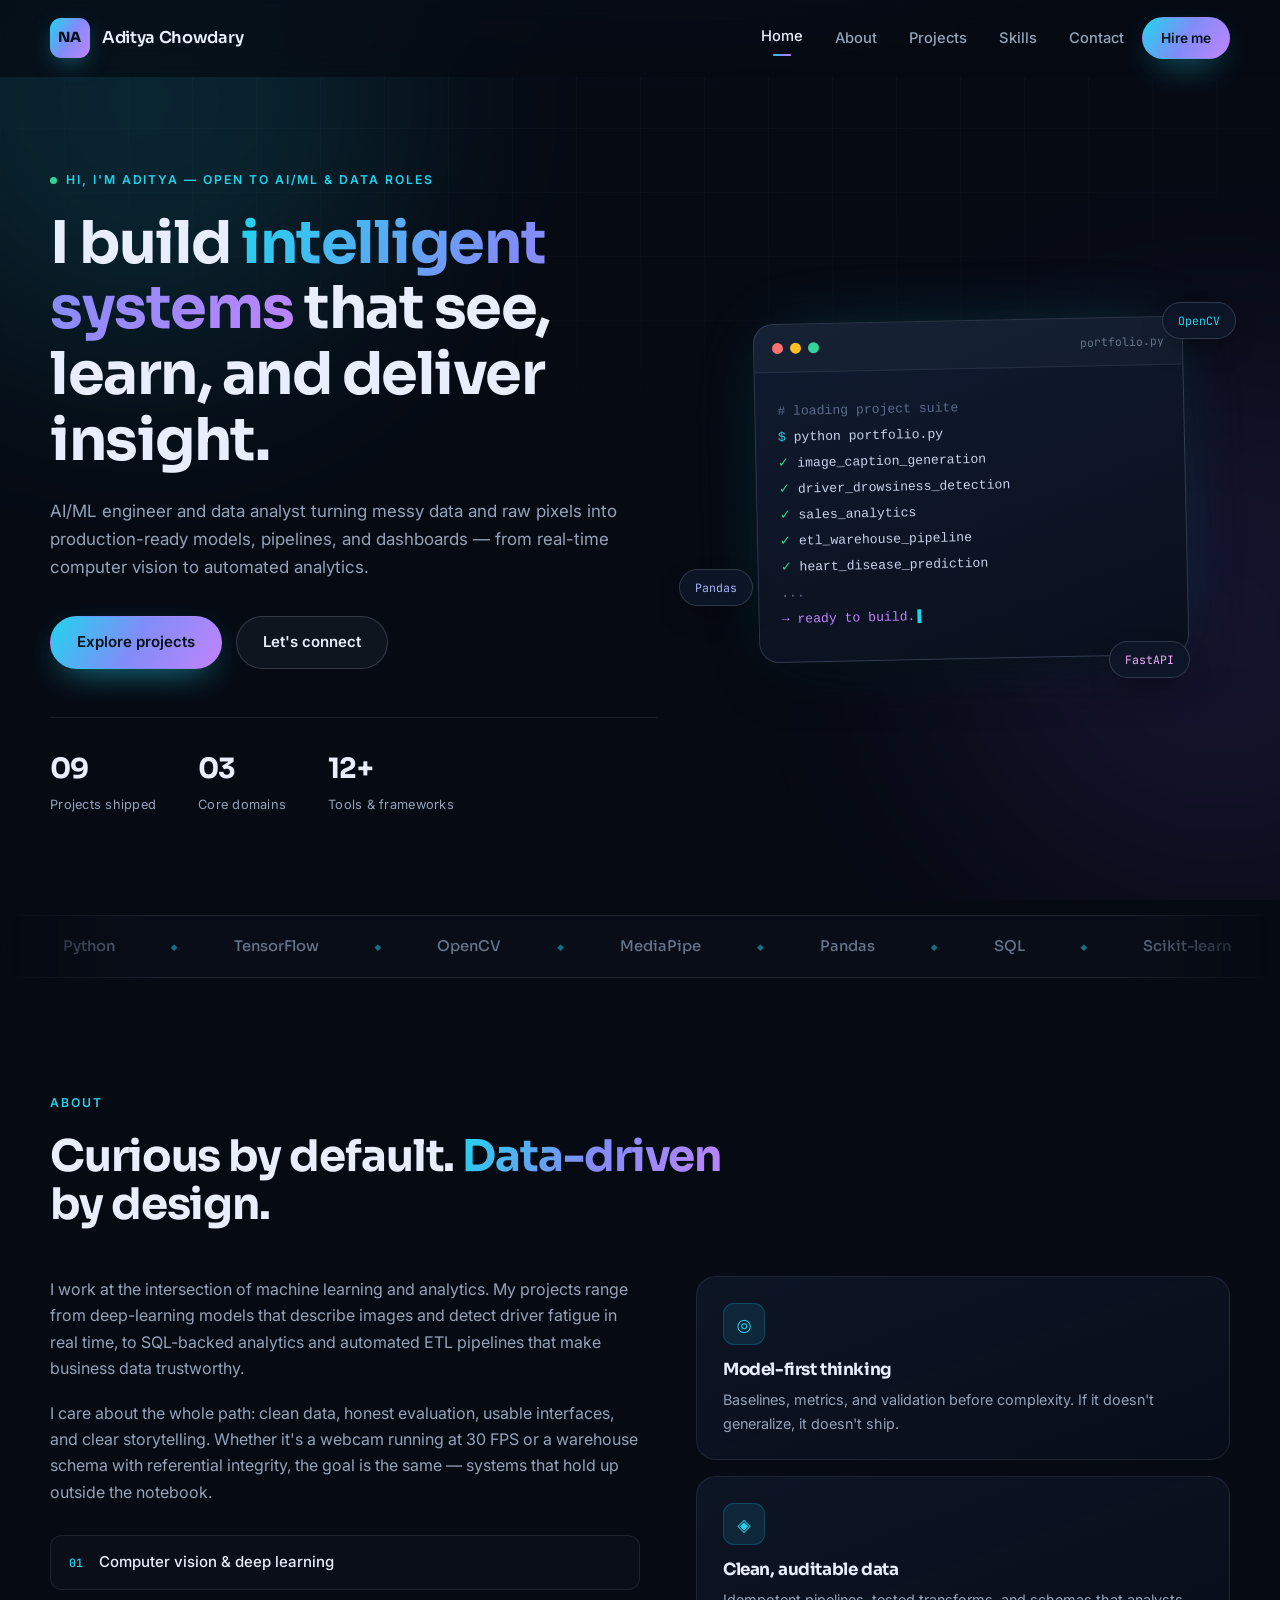
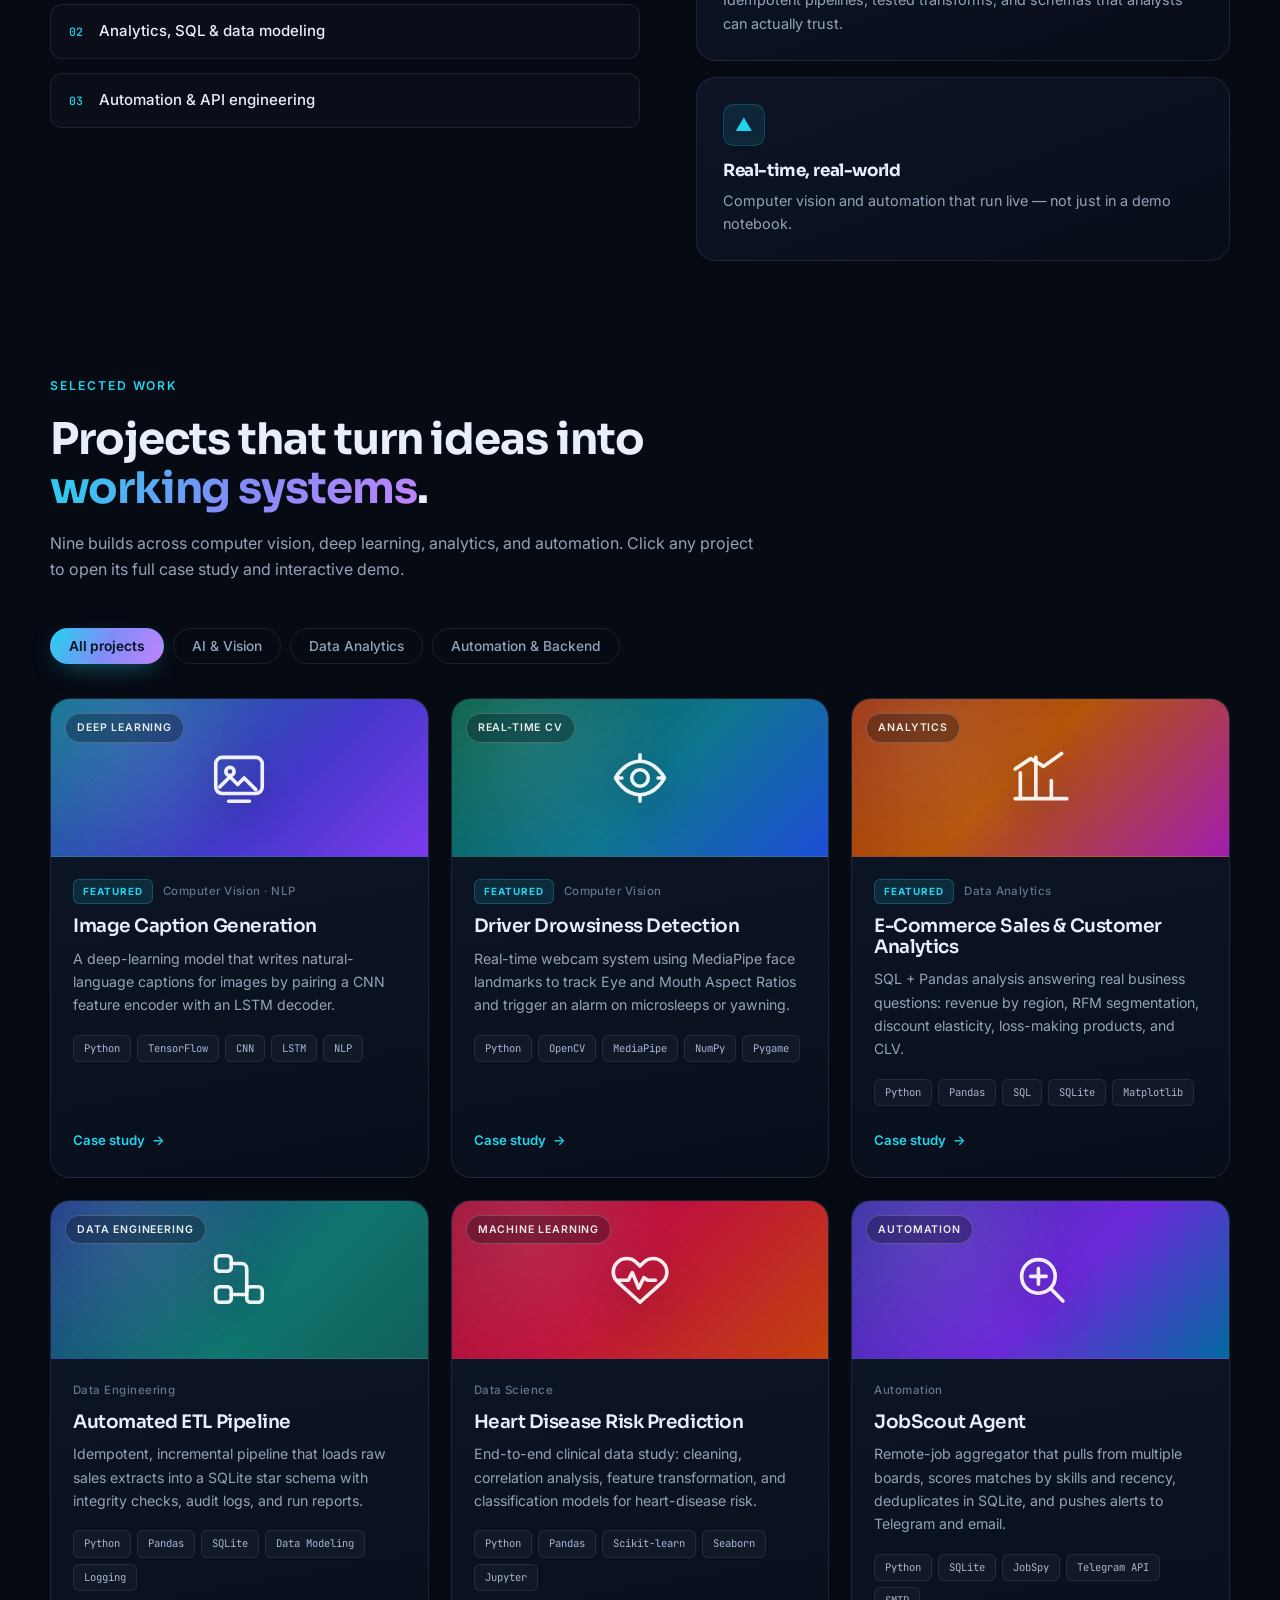
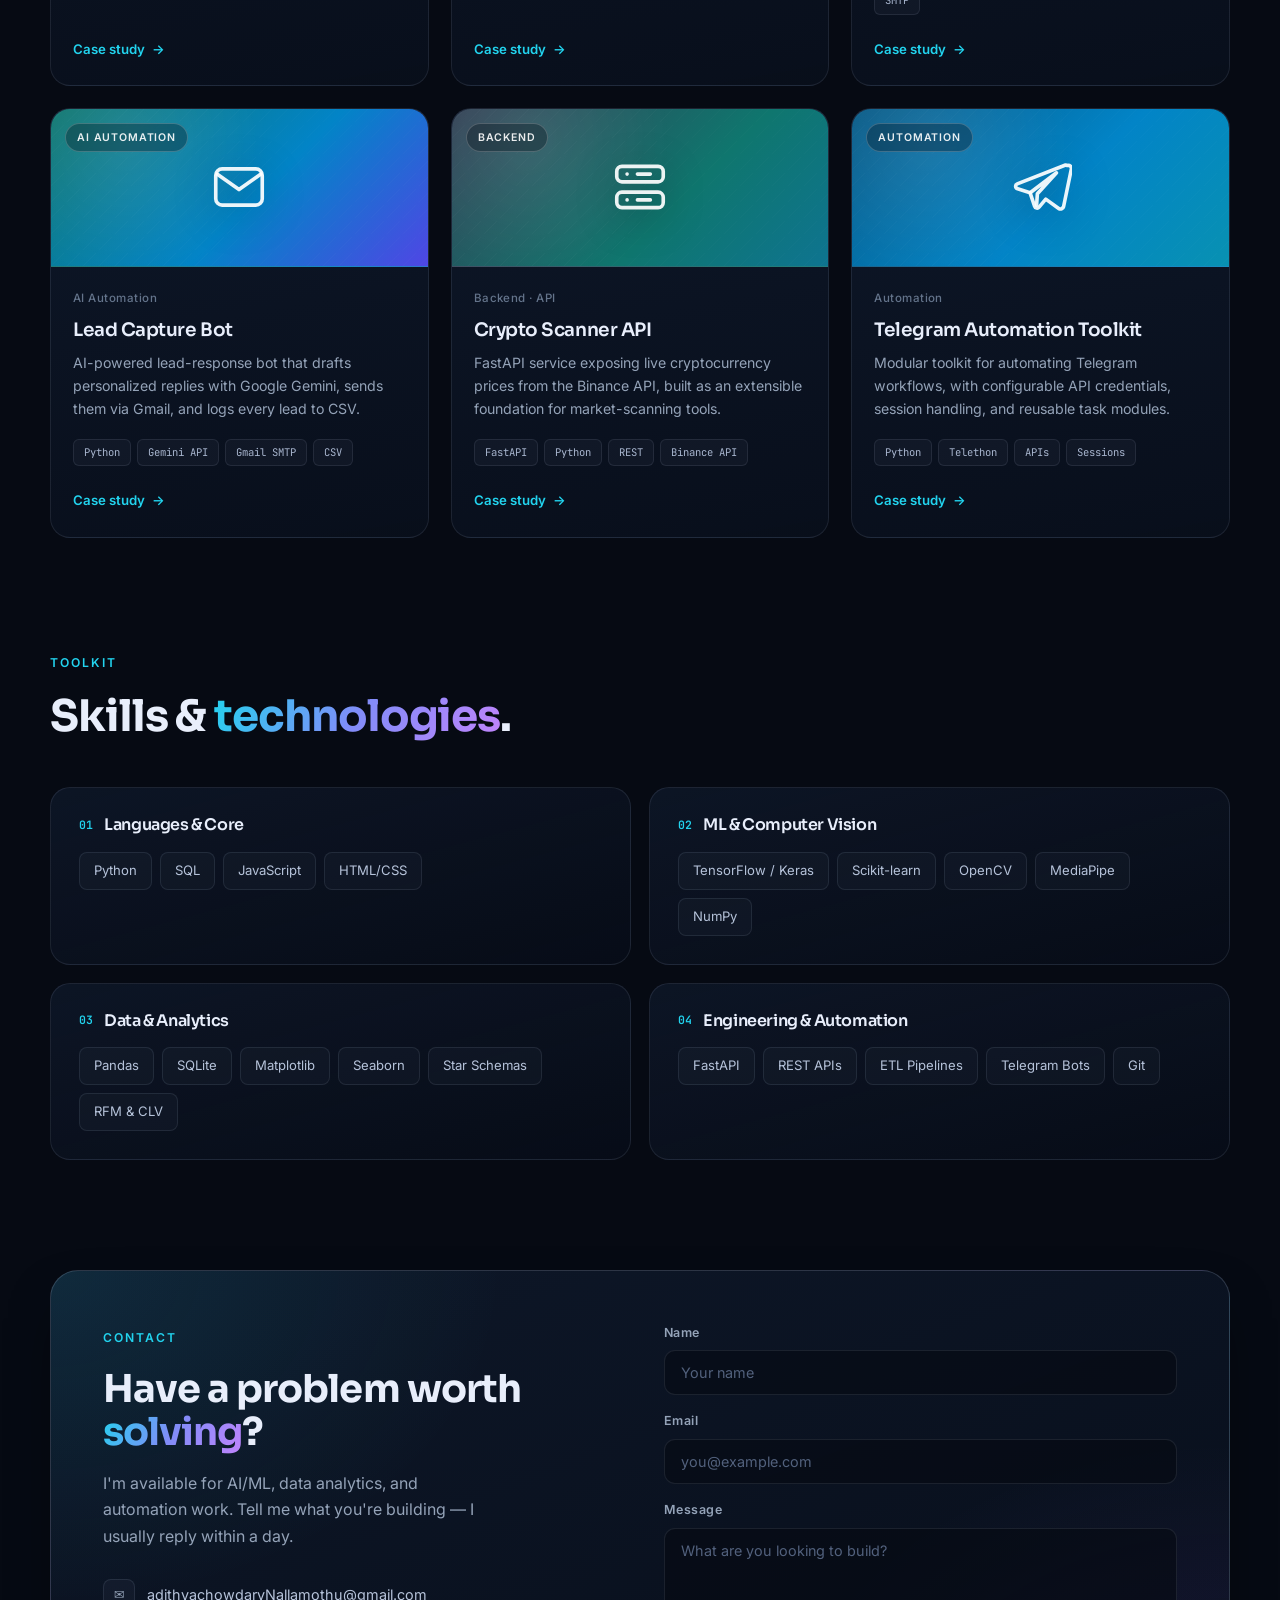
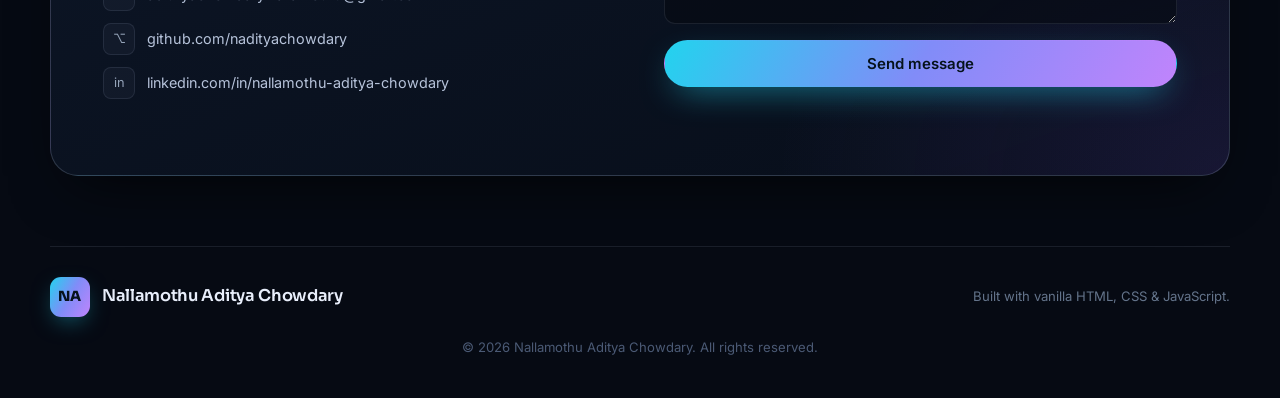
==== index.html @ f59f5c8d "Build portfolio with interactive project case studies" ====
<!DOCTYPE html>
<html lang="en">
<head>
  <meta charset="UTF-8" />
  <meta name="viewport" content="width=device-width, initial-scale=1.0" />
  <meta name="description" content="Portfolio of an AI/ML engineer and data analyst — computer vision, deep learning, data analytics, and automation projects." />
  <meta property="og:title" content="Nallamothu Aditya Chowdary — AI/ML &amp; Data Portfolio" />
  <meta property="og:description" content="Computer vision, deep learning, analytics, and automation projects." />
  <meta property="og:type" content="website" />
  <title>Nallamothu Aditya Chowdary — AI/ML &amp; Data Portfolio</title>
  <link rel="icon" type="image/svg+xml" href="favicon.svg" />
  <link rel="preconnect" href="https://fonts.googleapis.com" />
  <link rel="preconnect" href="https://fonts.gstatic.com" crossorigin />
  <link href="https://fonts.googleapis.com/css2?family=Inter:wght@400;500;600&family=Sora:wght@400;500;600;700;800&family=JetBrains+Mono:wght@400;500&display=swap" rel="stylesheet" />
  <link rel="stylesheet" href="styles.css" />
</head>
<body>
  <a class="skip-link" href="#main">Skip to content</a>

  <div class="site-bg" aria-hidden="true">
    <div class="orb orb--1"></div>
    <div class="orb orb--2"></div>
    <div class="grid-overlay"></div>
  </div>

  <header class="nav-wrap">
    <nav class="nav container" aria-label="Primary">
      <a href="#home" class="brand" aria-label="Home">
        <span class="brand-mark">NA</span>
        <span class="brand-text">Aditya Chowdary</span>
      </a>
      <button class="nav-toggle" aria-expanded="false" aria-controls="nav-menu" aria-label="Toggle navigation">
        <span></span><span></span><span></span>
      </button>
      <ul class="nav-links" id="nav-menu">
        <li><a href="#home" class="nav-link is-active">Home</a></li>
        <li><a href="#about" class="nav-link">About</a></li>
        <li><a href="#projects" class="nav-link">Projects</a></li>
        <li><a href="#skills" class="nav-link">Skills</a></li>
        <li><a href="#contact" class="nav-link">Contact</a></li>
        <li><a href="#contact" class="btn btn--small">Hire me</a></li>
      </ul>
    </nav>
  </header>

  <main id="main">
    <section class="hero container" id="home">
      <div class="hero-copy">
        <p class="eyebrow"><span class="pulse-dot"></span> Hi, I'm Aditya — open to AI/ML &amp; data roles</p>
        <h1>
          I build <span class="grad-text">intelligent systems</span> that see, learn, and deliver insight.
        </h1>
        <p class="hero-sub">
          AI/ML engineer and data analyst turning messy data and raw pixels into
          production-ready models, pipelines, and dashboards — from real-time
          computer vision to automated analytics.
        </p>
        <div class="hero-actions">
          <a href="#projects" class="btn">Explore projects</a>
          <a href="#contact" class="btn btn--ghost">Let's connect</a>
        </div>
        <dl class="hero-stats">
          <div><dt>09</dt><dd>Projects shipped</dd></div>
          <div><dt>03</dt><dd>Core domains</dd></div>
          <div><dt>12+</dt><dd>Tools &amp; frameworks</dd></div>
        </dl>
      </div>

      <div class="hero-visual" aria-hidden="true">
        <div class="terminal">
          <div class="terminal-bar">
            <span class="dot dot--red"></span>
            <span class="dot dot--yellow"></span>
            <span class="dot dot--green"></span>
            <span class="terminal-title">portfolio.py</span>
          </div>
          <pre class="terminal-body"><code><span class="t-comment"># loading project suite</span>
<span class="t-prompt">$</span> python portfolio.py
<span class="t-ok">✓</span> image_caption_generation
<span class="t-ok">✓</span> driver_drowsiness_detection
<span class="t-ok">✓</span> sales_analytics
<span class="t-ok">✓</span> etl_warehouse_pipeline
<span class="t-ok">✓</span> heart_disease_prediction
<span class="t-dim">...</span>
<span class="t-accent">→ ready to build.</span><span class="cursor">▌</span></code></pre>
        </div>
        <span class="float-chip chip--1">OpenCV</span>
        <span class="float-chip chip--2">Pandas</span>
        <span class="float-chip chip--3">FastAPI</span>
      </div>
    </section>

    <div class="marquee" aria-hidden="true">
      <div class="marquee-track">
        <span>Python</span><span>TensorFlow</span><span>OpenCV</span><span>MediaPipe</span><span>Pandas</span><span>SQL</span><span>Scikit-learn</span><span>FastAPI</span><span>Automation</span><span>Data Visualization</span>
        <span>Python</span><span>TensorFlow</span><span>OpenCV</span><span>MediaPipe</span><span>Pandas</span><span>SQL</span><span>Scikit-learn</span><span>FastAPI</span><span>Automation</span><span>Data Visualization</span>
      </div>
    </div>

    <section class="section container" id="about">
      <div class="section-head reveal">
        <p class="eyebrow">About</p>
        <h2>Curious by default. <span class="grad-text">Data-driven</span> by design.</h2>
      </div>
      <div class="about-grid">
        <div class="about-text reveal">
          <p>
            I work at the intersection of machine learning and analytics. My projects range
            from deep-learning models that describe images and detect driver fatigue in
            real time, to SQL-backed analytics and automated ETL pipelines that make
            business data trustworthy.
          </p>
          <p>
            I care about the whole path: clean data, honest evaluation, usable interfaces,
            and clear storytelling. Whether it's a webcam running at 30 FPS or a warehouse
            schema with referential integrity, the goal is the same — systems that hold up
            outside the notebook.
          </p>
          <ul class="about-list">
            <li><span>01</span> Computer vision &amp; deep learning</li>
            <li><span>02</span> Analytics, SQL &amp; data modeling</li>
            <li><span>03</span> Automation &amp; API engineering</li>
          </ul>
        </div>
        <div class="about-cards">
          <div class="info-card reveal">
            <span class="info-icon">◎</span>
            <h3>Model-first thinking</h3>
            <p>Baselines, metrics, and validation before complexity. If it doesn't generalize, it doesn't ship.</p>
          </div>
          <div class="info-card reveal">
            <span class="info-icon">◈</span>
            <h3>Clean, auditable data</h3>
            <p>Idempotent pipelines, tested transforms, and schemas that analysts can actually trust.</p>
          </div>
          <div class="info-card reveal">
            <span class="info-icon">▲</span>
            <h3>Real-time, real-world</h3>
            <p>Computer vision and automation that run live — not just in a demo notebook.</p>
          </div>
        </div>
      </div>
    </section>

    <section class="section container" id="projects">
      <div class="section-head reveal">
        <p class="eyebrow">Selected work</p>
        <h2>Projects that turn ideas into <span class="grad-text">working systems</span>.</h2>
        <p class="section-sub">Nine builds across computer vision, deep learning, analytics, and automation. Click any project to open its full case study and interactive demo.</p>
      </div>

      <div class="filters reveal" role="group" aria-label="Filter projects">
        <button class="filter is-active" data-filter="all">All projects</button>
        <button class="filter" data-filter="ai">AI &amp; Vision</button>
        <button class="filter" data-filter="data">Data Analytics</button>
        <button class="filter" data-filter="automation">Automation &amp; Backend</button>
      </div>

      <div class="projects-grid">
        <article class="project-card reveal" data-category="ai">
          <a class="cover cover--caption" href="project.html?id=caption" aria-label="Open Image Caption Generation project">
            <span class="cover-tag">Deep Learning</span>
            <svg viewBox="0 0 24 24" fill="none" stroke="currentColor" stroke-width="1.4" stroke-linecap="round" stroke-linejoin="round">
              <rect x="3" y="4" width="18" height="14" rx="2.5" />
              <circle cx="8.5" cy="9.5" r="1.6" />
              <path d="M4.5 15.5l4-4 3 3 2.5-2.5 4.5 4.5" />
              <path d="M8 21h8" />
            </svg>
          </a>
          <div class="project-body">
            <div class="project-meta"><span class="badge">Featured</span><span class="project-type">Computer Vision · NLP</span></div>
            <h3><a class="project-title-link" href="project.html?id=caption">Image Caption Generation</a></h3>
            <p>A deep-learning model that writes natural-language captions for images by pairing a CNN feature encoder with an LSTM decoder.</p>
            <ul class="tags">
              <li>Python</li><li>TensorFlow</li><li>CNN</li><li>LSTM</li><li>NLP</li>
            </ul>
            <div class="project-links">
              <a href="project.html?id=caption" class="link-ghost" aria-label="Image Caption Generation case study">Case study <span>→</span></a>
            </div>
          </div>
        </article>

        <article class="project-card reveal" data-category="ai">
          <a class="cover cover--drowsy" href="project.html?id=drowsiness" aria-label="Open Driver Drowsiness Detection project">
            <span class="cover-tag">Real-time CV</span>
            <svg viewBox="0 0 24 24" fill="none" stroke="currentColor" stroke-width="1.4" stroke-linecap="round" stroke-linejoin="round">
              <path d="M2.5 12s3.4-6.5 9.5-6.5S21.5 12 21.5 12s-3.4 6.5-9.5 6.5S2.5 12 2.5 12z" />
              <circle cx="12" cy="12" r="3.2" />
              <path d="M12 3v2M12 19v2M3 12h2M19 12h2" />
            </svg>
          </a>
          <div class="project-body">
            <div class="project-meta"><span class="badge">Featured</span><span class="project-type">Computer Vision</span></div>
            <h3><a class="project-title-link" href="project.html?id=drowsiness">Driver Drowsiness Detection</a></h3>
            <p>Real-time webcam system using MediaPipe face landmarks to track Eye and Mouth Aspect Ratios and trigger an alarm on microsleeps or yawning.</p>
            <ul class="tags">
              <li>Python</li><li>OpenCV</li><li>MediaPipe</li><li>NumPy</li><li>Pygame</li>
            </ul>
            <div class="project-links">
              <a href="project.html?id=drowsiness" class="link-ghost" aria-label="Driver Drowsiness Detection case study">Case study <span>→</span></a>
            </div>
          </div>
        </article>

        <article class="project-card reveal" data-category="data">
          <a class="cover cover--sales" href="project.html?id=sales" aria-label="Open E-Commerce Sales &amp; Customer Analytics project">
            <span class="cover-tag">Analytics</span>
            <svg viewBox="0 0 24 24" fill="none" stroke="currentColor" stroke-width="1.4" stroke-linecap="round" stroke-linejoin="round">
              <path d="M4 20V10M10 20V4M16 20v-7M22 20H2" />
              <path d="M2 8.5l6-4 5 3 7-5" />
            </svg>
          </a>
          <div class="project-body">
            <div class="project-meta"><span class="badge">Featured</span><span class="project-type">Data Analytics</span></div>
            <h3><a class="project-title-link" href="project.html?id=sales">E-Commerce Sales &amp; Customer Analytics</a></h3>
            <p>SQL + Pandas analysis answering real business questions: revenue by region, RFM segmentation, discount elasticity, loss-making products, and CLV.</p>
            <ul class="tags">
              <li>Python</li><li>Pandas</li><li>SQL</li><li>SQLite</li><li>Matplotlib</li>
            </ul>
            <div class="project-links">
              <a href="project.html?id=sales" class="link-ghost" aria-label="E-Commerce Sales Analytics case study">Case study <span>→</span></a>
            </div>
          </div>
        </article>

        <article class="project-card reveal" data-category="data">
          <a class="cover cover--etl" href="project.html?id=etl" aria-label="Open Automated ETL Pipeline project">
            <span class="cover-tag">Data Engineering</span>
            <svg viewBox="0 0 24 24" fill="none" stroke="currentColor" stroke-width="1.4" stroke-linecap="round" stroke-linejoin="round">
              <rect x="3" y="3" width="6" height="6" rx="1.5" />
              <rect x="15" y="15" width="6" height="6" rx="1.5" />
              <rect x="3" y="15" width="6" height="6" rx="1.5" />
              <path d="M9 6h4a2 2 0 012 2v9M9 18h6" />
            </svg>
          </a>
          <div class="project-body">
            <div class="project-meta"><span class="project-type">Data Engineering</span></div>
            <h3><a class="project-title-link" href="project.html?id=etl">Automated ETL Pipeline</a></h3>
            <p>Idempotent, incremental pipeline that loads raw sales extracts into a SQLite star schema with integrity checks, audit logs, and run reports.</p>
            <ul class="tags">
              <li>Python</li><li>Pandas</li><li>SQLite</li><li>Data Modeling</li><li>Logging</li>
            </ul>
            <div class="project-links">
              <a href="project.html?id=etl" class="link-ghost" aria-label="Automated ETL Pipeline case study">Case study <span>→</span></a>
            </div>
          </div>
        </article>

        <article class="project-card reveal" data-category="data">
          <a class="cover cover--heart" href="project.html?id=heart" aria-label="Open Heart Disease Risk Prediction project">
            <span class="cover-tag">Machine Learning</span>
            <svg viewBox="0 0 24 24" fill="none" stroke="currentColor" stroke-width="1.4" stroke-linecap="round" stroke-linejoin="round">
              <path d="M20.8 5.6a5.2 5.2 0 00-7.4 0L12 7l-1.4-1.4a5.2 5.2 0 00-7.4 7.4L12 21l8.8-7.9a5.2 5.2 0 000-7.5z" />
              <path d="M3.5 12.5h4l1.5-3 2.5 6 2-4 1.5 1h3" />
            </svg>
          </a>
          <div class="project-body">
            <div class="project-meta"><span class="project-type">Data Science</span></div>
            <h3><a class="project-title-link" href="project.html?id=heart">Heart Disease Risk Prediction</a></h3>
            <p>End-to-end clinical data study: cleaning, correlation analysis, feature transformation, and classification models for heart-disease risk.</p>
            <ul class="tags">
              <li>Python</li><li>Pandas</li><li>Scikit-learn</li><li>Seaborn</li><li>Jupyter</li>
            </ul>
            <div class="project-links">
              <a href="project.html?id=heart" class="link-ghost" aria-label="Heart Disease Prediction case study">Case study <span>→</span></a>
            </div>
          </div>
        </article>

        <article class="project-card reveal" data-category="automation">
          <a class="cover cover--jobs" href="project.html?id=jobs" aria-label="Open JobScout Agent project">
            <span class="cover-tag">Automation</span>
            <svg viewBox="0 0 24 24" fill="none" stroke="currentColor" stroke-width="1.4" stroke-linecap="round" stroke-linejoin="round">
              <circle cx="11" cy="11" r="6.5" />
              <path d="M20.5 20.5L16 16" />
              <path d="M8 11h6M11 8v6" />
            </svg>
          </a>
          <div class="project-body">
            <div class="project-meta"><span class="project-type">Automation</span></div>
            <h3><a class="project-title-link" href="project.html?id=jobs">JobScout Agent</a></h3>
            <p>Remote-job aggregator that pulls from multiple boards, scores matches by skills and recency, deduplicates in SQLite, and pushes alerts to Telegram and email.</p>
            <ul class="tags">
              <li>Python</li><li>SQLite</li><li>JobSpy</li><li>Telegram API</li><li>SMTP</li>
            </ul>
            <div class="project-links">
              <a href="project.html?id=jobs" class="link-ghost" aria-label="JobScout Agent case study">Case study <span>→</span></a>
            </div>
          </div>
        </article>

        <article class="project-card reveal" data-category="automation">
          <a class="cover cover--lead" href="project.html?id=lead" aria-label="Open Lead Capture Bot project">
            <span class="cover-tag">AI Automation</span>
            <svg viewBox="0 0 24 24" fill="none" stroke="currentColor" stroke-width="1.4" stroke-linecap="round" stroke-linejoin="round">
              <rect x="3" y="5" width="18" height="14" rx="2.5" />
              <path d="M3.5 7l8.5 6 8.5-6" />
            </svg>
          </a>
          <div class="project-body">
            <div class="project-meta"><span class="project-type">AI Automation</span></div>
            <h3><a class="project-title-link" href="project.html?id=lead">Lead Capture Bot</a></h3>
            <p>AI-powered lead-response bot that drafts personalized replies with Google Gemini, sends them via Gmail, and logs every lead to CSV.</p>
            <ul class="tags">
              <li>Python</li><li>Gemini API</li><li>Gmail SMTP</li><li>CSV</li>
            </ul>
            <div class="project-links">
              <a href="project.html?id=lead" class="link-ghost" aria-label="Lead Capture Bot case study">Case study <span>→</span></a>
            </div>
          </div>
        </article>

        <article class="project-card reveal" data-category="automation">
          <a class="cover cover--api" href="project.html?id=crypto" aria-label="Open Crypto Scanner API project">
            <span class="cover-tag">Backend</span>
            <svg viewBox="0 0 24 24" fill="none" stroke="currentColor" stroke-width="1.4" stroke-linecap="round" stroke-linejoin="round">
              <rect x="3" y="4" width="18" height="6" rx="2" />
              <rect x="3" y="14" width="18" height="6" rx="2" />
              <path d="M7 7h.01M7 17h.01M11 7h5M11 17h5" />
            </svg>
          </a>
          <div class="project-body">
            <div class="project-meta"><span class="project-type">Backend · API</span></div>
            <h3><a class="project-title-link" href="project.html?id=crypto">Crypto Scanner API</a></h3>
            <p>FastAPI service exposing live cryptocurrency prices from the Binance API, built as an extensible foundation for market-scanning tools.</p>
            <ul class="tags">
              <li>FastAPI</li><li>Python</li><li>REST</li><li>Binance API</li>
            </ul>
            <div class="project-links">
              <a href="project.html?id=crypto" class="link-ghost" aria-label="Crypto Scanner API case study">Case study <span>→</span></a>
            </div>
          </div>
        </article>

        <article class="project-card reveal" data-category="automation">
          <a class="cover cover--telegram" href="project.html?id=telegram" aria-label="Open Telegram Automation Toolkit project">
            <span class="cover-tag">Automation</span>
            <svg viewBox="0 0 24 24" fill="none" stroke="currentColor" stroke-width="1.4" stroke-linecap="round" stroke-linejoin="round">
              <path d="M21.5 3.5L2.8 10.8c-.9.35-.8 1.6.15 1.9l4.8 1.5 1.8 5.3c.25.75 1.2.9 1.7.3l2.6-3.1 5 3.6c.7.5 1.7.1 1.9-.75l3-14.5c.2-.9-.7-1.65-1.55-1.35z" />
              <path d="M7.8 14.2L18 6.5l-7.4 8.1-.3 4.4" />
            </svg>
          </a>
          <div class="project-body">
            <div class="project-meta"><span class="project-type">Automation</span></div>
            <h3><a class="project-title-link" href="project.html?id=telegram">Telegram Automation Toolkit</a></h3>
            <p>Modular toolkit for automating Telegram workflows, with configurable API credentials, session handling, and reusable task modules.</p>
            <ul class="tags">
              <li>Python</li><li>Telethon</li><li>APIs</li><li>Sessions</li>
            </ul>
            <div class="project-links">
              <a href="project.html?id=telegram" class="link-ghost" aria-label="Telegram Automation Toolkit case study">Case study <span>→</span></a>
            </div>
          </div>
        </article>
      </div>
    </section>

    <section class="section container" id="skills">
      <div class="section-head reveal">
        <p class="eyebrow">Toolkit</p>
        <h2>Skills &amp; <span class="grad-text">technologies</span>.</h2>
      </div>
      <div class="skills-grid">
        <div class="skill-card reveal">
          <h3><span>01</span> Languages &amp; Core</h3>
          <ul class="chips"><li>Python</li><li>SQL</li><li>JavaScript</li><li>HTML/CSS</li></ul>
        </div>
        <div class="skill-card reveal">
          <h3><span>02</span> ML &amp; Computer Vision</h3>
          <ul class="chips"><li>TensorFlow / Keras</li><li>Scikit-learn</li><li>OpenCV</li><li>MediaPipe</li><li>NumPy</li></ul>
        </div>
        <div class="skill-card reveal">
          <h3><span>03</span> Data &amp; Analytics</h3>
          <ul class="chips"><li>Pandas</li><li>SQLite</li><li>Matplotlib</li><li>Seaborn</li><li>Star Schemas</li><li>RFM &amp; CLV</li></ul>
        </div>
        <div class="skill-card reveal">
          <h3><span>04</span> Engineering &amp; Automation</h3>
          <ul class="chips"><li>FastAPI</li><li>REST APIs</li><li>ETL Pipelines</li><li>Telegram Bots</li><li>Git</li></ul>
        </div>
      </div>
    </section>

    <section class="section container" id="contact">
      <div class="contact-card reveal">
        <div class="contact-copy">
          <p class="eyebrow">Contact</p>
          <h2>Have a problem worth <span class="grad-text">solving</span>?</h2>
          <p>I'm available for AI/ML, data analytics, and automation work. Tell me what you're building — I usually reply within a day.</p>
          <ul class="contact-links">
            <li><a href="mailto:adithyachowdaryNallamothu@gmail.com"><span>✉</span> adithyachowdaryNallamothu@gmail.com</a></li>
            <li><a href="https://github.com/nadityachowdary" target="_blank" rel="noopener"><span>⌥</span> github.com/nadityachowdary</a></li>
            <li><a href="https://www.linkedin.com/in/nallamothu-aditya-chowdary/943514239" target="_blank" rel="noopener"><span>in</span> linkedin.com/in/nallamothu-aditya-chowdary</a></li>
          </ul>
        </div>
        <form class="contact-form" action="#" method="post" aria-label="Contact form">
          <div class="field">
            <label for="name">Name</label>
            <input id="name" name="name" type="text" placeholder="Your name" required />
          </div>
          <div class="field">
            <label for="email">Email</label>
            <input id="email" name="email" type="email" placeholder="you@example.com" required />
          </div>
          <div class="field">
            <label for="message">Message</label>
            <textarea id="message" name="message" rows="4" placeholder="What are you looking to build?" required></textarea>
          </div>
          <button type="submit" class="btn btn--full">Send message</button>
          <p class="form-note" role="status" aria-live="polite"></p>
        </form>
      </div>
    </section>
  </main>

  <footer class="footer container">
    <div class="footer-inner">
      <a href="#home" class="brand"><span class="brand-mark">NA</span><span class="brand-text">Nallamothu Aditya Chowdary</span></a>
      <p>Built with vanilla HTML, CSS &amp; JavaScript.</p>
      <p class="copyright">© <span id="year">2026</span> Nallamothu Aditya Chowdary. All rights reserved.</p>
    </div>
  </footer>

  <script src="script.js"></script>
</body>
</html>
---- styles.css ----
:root {
  --bg: #060a13;
  --bg-soft: #0b1222;
  --card: #0e1728;
  --card-hover: #121d33;
  --line: rgba(148, 163, 184, 0.14);
  --line-strong: rgba(148, 163, 184, 0.26);
  --text: #e8eefb;
  --muted: #94a3b8;
  --muted-2: #64748b;
  --cyan: #22d3ee;
  --violet: #8b5cf6;
  --pink: #f472b6;
  --green: #34d399;
  --gradient: linear-gradient(120deg, #22d3ee 0%, #818cf8 50%, #c084fc 100%);
  --radius: 20px;
  --radius-sm: 12px;
  --font-display: "Sora", system-ui, sans-serif;
  --font-body: "Inter", system-ui, sans-serif;
  --font-mono: "JetBrains Mono", ui-monospace, monospace;
  --shadow: 0 24px 60px -24px rgba(0, 0, 0, 0.8);
  --max: 1180px;
}

*,
*::before,
*::after { box-sizing: border-box; }

html { scroll-behavior: smooth; }

@media (prefers-reduced-motion: reduce) {
  html { scroll-behavior: auto; }
  *, *::before, *::after {
    animation-duration: 0.001ms !important;
    animation-iteration-count: 1 !important;
    transition-duration: 0.001ms !important;
  }
}

body {
  margin: 0;
  font-family: var(--font-body);
  background: var(--bg);
  color: var(--text);
  line-height: 1.65;
  -webkit-font-smoothing: antialiased;
  overflow-x: hidden;
}

h1, h2, h3, h4 {
  font-family: var(--font-display);
  line-height: 1.12;
  letter-spacing: -0.025em;
  margin: 0;
}

p { margin: 0; }

a { color: inherit; text-decoration: none; }

ul { margin: 0; padding: 0; list-style: none; }

img, svg { display: block; max-width: 100%; }

::selection { background: rgba(34, 211, 238, 0.28); color: #fff; }

:focus-visible {
  outline: 2px solid var(--cyan);
  outline-offset: 3px;
  border-radius: 6px;
}

.skip-link {
  position: absolute;
  top: -60px;
  left: 16px;
  z-index: 200;
  background: var(--cyan);
  color: #04121a;
  font-weight: 600;
  padding: 10px 18px;
  border-radius: 0 0 10px 10px;
  transition: top 0.2s ease;
}
.skip-link:focus { top: 0; }

.container {
  width: min(100% - 48px, var(--max));
  margin-inline: auto;
}

.site-bg {
  position: fixed;
  inset: 0;
  z-index: -1;
  overflow: hidden;
  background:
    radial-gradient(ellipse 80% 50% at 50% -20%, rgba(59, 130, 246, 0.16), transparent 60%),
    var(--bg);
}

.orb {
  position: absolute;
  border-radius: 50%;
  filter: blur(110px);
  opacity: 0.5;
}
.orb--1 {
  width: 520px; height: 520px;
  top: -160px; left: -120px;
  background: rgba(34, 211, 238, 0.28);
}
.orb--2 {
  width: 560px; height: 560px;
  top: 38%; right: -220px;
  background: rgba(139, 92, 246, 0.22);
}

.grid-overlay {
  position: absolute;
  inset: 0;
  background-image:
    linear-gradient(rgba(148, 163, 184, 0.045) 1px, transparent 1px),
    linear-gradient(90deg, rgba(148, 163, 184, 0.045) 1px, transparent 1px);
  background-size: 64px 64px;
  mask-image: radial-gradient(ellipse 90% 70% at 50% 0%, #000 20%, transparent 80%);
  -webkit-mask-image: radial-gradient(ellipse 90% 70% at 50% 0%, #000 20%, transparent 80%);
}

/* Navigation */
.nav-wrap {
  position: sticky;
  top: 0;
  z-index: 100;
  backdrop-filter: blur(14px);
  -webkit-backdrop-filter: blur(14px);
  background: rgba(6, 10, 19, 0.72);
  border-bottom: 1px solid transparent;
  transition: border-color 0.3s ease, background 0.3s ease;
}
.nav-wrap.is-scrolled {
  border-bottom-color: var(--line);
  background: rgba(6, 10, 19, 0.9);
}

.nav {
  display: flex;
  align-items: center;
  justify-content: space-between;
  gap: 24px;
  height: 76px;
}

.brand {
  display: inline-flex;
  align-items: center;
  gap: 12px;
  font-family: var(--font-display);
  font-weight: 600;
  letter-spacing: -0.02em;
}
.brand-mark {
  display: grid;
  place-items: center;
  width: 40px;
  height: 40px;
  border-radius: 11px;
  background: var(--gradient);
  color: #06121c;
  font-weight: 800;
  font-size: 14px;
  letter-spacing: 0.02em;
  box-shadow: 0 8px 24px -8px rgba(34, 211, 238, 0.6);
}
.brand-text { font-size: 1.02rem; }

.nav-links {
  display: flex;
  align-items: center;
  gap: 4px;
}

.nav-link {
  display: inline-block;
  padding: 9px 14px;
  font-size: 0.92rem;
  font-weight: 500;
  color: var(--muted);
  border-radius: 9px;
  transition: color 0.2s ease, background 0.2s ease;
}
.nav-link:hover { color: var(--text); background: rgba(148, 163, 184, 0.08); }
.nav-link.is-active { color: var(--text); }
.nav-link.is-active::after {
  content: "";
  display: block;
  width: 18px;
  height: 2px;
  margin: 5px auto -4px;
  border-radius: 2px;
  background: var(--gradient);
}

.nav-toggle {
  display: none;
  flex-direction: column;
  justify-content: center;
  gap: 5px;
  width: 44px;
  height: 44px;
  padding: 0 11px;
  background: transparent;
  border: 1px solid var(--line);
  border-radius: 11px;
  cursor: pointer;
}
.nav-toggle span {
  height: 2px;
  width: 100%;
  background: var(--text);
  border-radius: 2px;
  transition: transform 0.3s ease, opacity 0.3s ease;
}
.nav-toggle[aria-expanded="true"] span:nth-child(1) { transform: translateY(7px) rotate(45deg); }
.nav-toggle[aria-expanded="true"] span:nth-child(2) { opacity: 0; }
.nav-toggle[aria-expanded="true"] span:nth-child(3) { transform: translateY(-7px) rotate(-45deg); }

/* Buttons */
.btn {
  display: inline-flex;
  align-items: center;
  justify-content: center;
  gap: 8px;
  padding: 13px 26px;
  border: 1px solid transparent;
  border-radius: 999px;
  background: var(--gradient);
  color: #05121b;
  font-family: var(--font-body);
  font-size: 0.94rem;
  font-weight: 600;
  cursor: pointer;
  transition: transform 0.2s ease, box-shadow 0.3s ease, filter 0.2s ease;
  box-shadow: 0 12px 34px -12px rgba(34, 211, 238, 0.65);
}
.btn:hover {
  transform: translateY(-2px);
  filter: brightness(1.07);
  box-shadow: 0 18px 42px -14px rgba(129, 140, 248, 0.7);
}
.btn:active { transform: translateY(0); }

.btn--ghost {
  background: rgba(148, 163, 184, 0.07);
  border-color: var(--line-strong);
  color: var(--text);
  box-shadow: none;
}
.btn--ghost:hover {
  background: rgba(148, 163, 184, 0.13);
  box-shadow: none;
}
.btn--small { padding: 9px 18px; font-size: 0.86rem; }
.btn--full { width: 100%; }

/* Hero */
.hero {
  display: grid;
  grid-template-columns: 1.08fr 0.92fr;
  align-items: center;
  gap: 56px;
  padding: 88px 0 100px;
  min-height: calc(100vh - 76px);
}

.eyebrow {
  display: inline-flex;
  align-items: center;
  gap: 9px;
  margin-bottom: 20px;
  font-size: 0.76rem;
  font-weight: 600;
  letter-spacing: 0.16em;
  text-transform: uppercase;
  color: var(--cyan);
}
.pulse-dot {
  width: 7px;
  height: 7px;
  border-radius: 50%;
  background: var(--green);
  box-shadow: 0 0 0 0 rgba(52, 211, 153, 0.6);
  animation: pulse 2.2s infinite;
}
@keyframes pulse {
  0% { box-shadow: 0 0 0 0 rgba(52, 211, 153, 0.55); }
  70% { box-shadow: 0 0 0 9px rgba(52, 211, 153, 0); }
  100% { box-shadow: 0 0 0 0 rgba(52, 211, 153, 0); }
}

.hero h1 {
  font-size: clamp(2.4rem, 4.6vw, 4.05rem);
  font-weight: 700;
  max-width: 16ch;
}

.grad-text {
  background: var(--gradient);
  -webkit-background-clip: text;
  background-clip: text;
  color: transparent;
}

.hero-sub {
  margin-top: 24px;
  max-width: 52ch;
  color: var(--muted);
  font-size: 1.06rem;
}

.hero-actions {
  display: flex;
  flex-wrap: wrap;
  gap: 14px;
  margin-top: 34px;
}

.hero-stats {
  display: flex;
  gap: 42px;
  margin: 48px 0 0;
  padding-top: 28px;
  border-top: 1px solid var(--line);
}
.hero-stats div { display: flex; flex-direction: column; gap: 2px; }
.hero-stats dt {
  font-family: var(--font-display);
  font-size: 1.75rem;
  font-weight: 700;
  letter-spacing: -0.03em;
}
.hero-stats dd {
  margin: 0;
  font-size: 0.8rem;
  color: var(--muted);
  letter-spacing: 0.02em;
}

/* Hero terminal */
.hero-visual {
  position: relative;
  display: flex;
  justify-content: center;
}

.terminal {
  position: relative;
  width: 100%;
  max-width: 430px;
  border: 1px solid var(--line-strong);
  border-radius: var(--radius);
  background: linear-gradient(160deg, rgba(18, 29, 51, 0.95), rgba(9, 15, 28, 0.98));
  box-shadow: var(--shadow), 0 0 80px -30px rgba(34, 211, 238, 0.35);
  overflow: hidden;
  transform: rotate(-1.2deg);
  transition: transform 0.4s ease;
}
.hero-visual:hover .terminal { transform: rotate(0deg) translateY(-4px); }

.terminal-bar {
  display: flex;
  align-items: center;
  gap: 7px;
  padding: 14px 18px;
  border-bottom: 1px solid var(--line);
  background: rgba(148, 163, 184, 0.04);
}
.dot { width: 11px; height: 11px; border-radius: 50%; }
.dot--red { background: #f87171; }
.dot--yellow { background: #fbbf24; }
.dot--green { background: #34d399; }
.terminal-title {
  margin-left: auto;
  font-family: var(--font-mono);
  font-size: 0.72rem;
  color: var(--muted-2);
}

.terminal-body {
  margin: 0;
  padding: 26px 22px 30px;
  font-family: var(--font-mono);
  font-size: 0.82rem;
  line-height: 1.9;
  color: #c7d2ea;
  overflow-x: auto;
}
.t-comment { color: #5b6b8c; }
.t-prompt { color: var(--cyan); }
.t-ok { color: var(--green); }
.t-dim { color: #5b6b8c; }
.t-accent { color: #c084fc; font-weight: 500; }
.cursor {
  display: inline-block;
  margin-left: 2px;
  color: var(--cyan);
  animation: blink 1.1s step-end infinite;
}
@keyframes blink { 50% { opacity: 0; } }

.float-chip {
  position: absolute;
  padding: 8px 15px;
  border: 1px solid var(--line-strong);
  border-radius: 999px;
  background: rgba(14, 23, 40, 0.9);
  backdrop-filter: blur(8px);
  font-family: var(--font-mono);
  font-size: 0.72rem;
  color: var(--muted);
  box-shadow: 0 12px 30px -12px rgba(0, 0, 0, 0.8);
  animation: float 6s ease-in-out infinite;
}
.chip--1 { top: -18px; right: -6px; color: var(--cyan); }
.chip--2 { bottom: 54px; left: -34px; color: #a5b4fc; animation-delay: -2s; }
.chip--3 { bottom: -18px; right: 40px; color: #f0abfc; animation-delay: -4s; }
@keyframes float {
  0%, 100% { transform: translateY(0); }
  50% { transform: translateY(-10px); }
}

/* Marquee */
.marquee {
  overflow: hidden;
  border-block: 1px solid var(--line);
  background: rgba(148, 163, 184, 0.025);
  padding: 18px 0;
  mask-image: linear-gradient(90deg, transparent, #000 12%, #000 88%, transparent);
  -webkit-mask-image: linear-gradient(90deg, transparent, #000 12%, #000 88%, transparent);
}
.marquee-track {
  display: flex;
  gap: 56px;
  width: max-content;
  animation: scroll 34s linear infinite;
}
.marquee-track span {
  font-family: var(--font-display);
  font-size: 0.92rem;
  font-weight: 500;
  color: var(--muted-2);
  white-space: nowrap;
}
.marquee-track span::before {
  content: "◆";
  margin-right: 56px;
  font-size: 0.55rem;
  color: rgba(34, 211, 238, 0.5);
  vertical-align: middle;
}
@keyframes scroll {
  from { transform: translateX(0); }
  to { transform: translateX(-50%); }
}

/* Sections */
.section { padding: 110px 0 0; }
.section-head { max-width: 720px; margin-bottom: 46px; }
.section-head h2 {
  font-size: clamp(1.85rem, 3.4vw, 2.75rem);
  font-weight: 700;
}
.section-sub { margin-top: 16px; color: var(--muted); }

/* About */
.about-grid {
  display: grid;
  grid-template-columns: 1.05fr 0.95fr;
  gap: 56px;
  align-items: start;
}
.about-text p { color: var(--muted); margin-bottom: 18px; }
.about-list { margin-top: 30px; display: grid; gap: 14px; }
.about-list li {
  display: flex;
  align-items: center;
  gap: 16px;
  padding: 14px 18px;
  border: 1px solid var(--line);
  border-radius: var(--radius-sm);
  background: rgba(148, 163, 184, 0.03);
  font-size: 0.94rem;
  font-weight: 500;
}
.about-list span {
  font-family: var(--font-mono);
  font-size: 0.72rem;
  color: var(--cyan);
}

.about-cards { display: grid; gap: 16px; }
.info-card {
  padding: 26px 26px 24px;
  border: 1px solid var(--line);
  border-radius: var(--radius);
  background: linear-gradient(160deg, rgba(18, 29, 51, 0.6), rgba(11, 18, 34, 0.4));
  transition: border-color 0.3s ease, transform 0.3s ease, background 0.3s ease;
}
.info-card:hover {
  transform: translateY(-4px);
  border-color: var(--line-strong);
  background: linear-gradient(160deg, rgba(22, 35, 61, 0.8), rgba(11, 18, 34, 0.5));
}
.info-icon {
  display: grid;
  place-items: center;
  width: 42px;
  height: 42px;
  margin-bottom: 16px;
  border-radius: 11px;
  background: rgba(34, 211, 238, 0.1);
  border: 1px solid rgba(34, 211, 238, 0.2);
  color: var(--cyan);
  font-size: 1.1rem;
}
.info-card h3 { font-size: 1.05rem; margin-bottom: 8px; }
.info-card p { color: var(--muted); font-size: 0.9rem; }

/* Filters */
.filters {
  display: flex;
  flex-wrap: wrap;
  gap: 9px;
  margin-bottom: 34px;
}
.filter {
  padding: 9px 18px;
  border: 1px solid var(--line);
  border-radius: 999px;
  background: transparent;
  color: var(--muted);
  font-family: var(--font-body);
  font-size: 0.86rem;
  font-weight: 500;
  cursor: pointer;
  transition: all 0.22s ease;
}
.filter:hover { color: var(--text); border-color: var(--line-strong); }
.filter.is-active {
  color: #06121c;
  background: var(--gradient);
  border-color: transparent;
  font-weight: 600;
  box-shadow: 0 8px 26px -10px rgba(34, 211, 238, 0.6);
}

/* Projects */
.projects-grid {
  display: grid;
  grid-template-columns: repeat(3, 1fr);
  gap: 22px;
}

.project-card {
  display: flex;
  flex-direction: column;
  border: 1px solid var(--line);
  border-radius: var(--radius);
  background: linear-gradient(170deg, rgba(16, 26, 45, 0.85), rgba(9, 15, 28, 0.9));
  overflow: hidden;
  transition: transform 0.3s ease, border-color 0.3s ease, box-shadow 0.3s ease;
}
.project-card:hover {
  transform: translateY(-6px);
  border-color: var(--line-strong);
  box-shadow: 0 30px 60px -30px rgba(0, 0, 0, 0.9);
}
.project-card.is-hidden { display: none; }

.cover {
  position: relative;
  display: grid;
  place-items: center;
  height: 158px;
  border-bottom: 1px solid var(--line);
  overflow: hidden;
}
.cover::before {
  content: "";
  position: absolute;
  inset: 0;
  background-image:
    radial-gradient(circle at 20% 20%, rgba(255, 255, 255, 0.14), transparent 45%),
    linear-gradient(135deg, transparent 40%, rgba(255, 255, 255, 0.05) 41%, rgba(255, 255, 255, 0.05) 42%, transparent 43%);
  background-size: auto, 16px 16px;
  opacity: 0.7;
}
.cover svg {
  position: relative;
  width: 62px;
  height: 62px;
  color: rgba(255, 255, 255, 0.92);
  filter: drop-shadow(0 8px 20px rgba(0, 0, 0, 0.35));
  transition: transform 0.35s ease;
}
.project-card:hover .cover svg { transform: scale(1.09) rotate(-2deg); }

.cover-tag {
  position: absolute;
  top: 14px;
  left: 14px;
  z-index: 1;
  padding: 5px 11px;
  border: 1px solid rgba(255, 255, 255, 0.2);
  border-radius: 999px;
  background: rgba(4, 10, 20, 0.32);
  backdrop-filter: blur(6px);
  font-size: 0.66rem;
  font-weight: 600;
  letter-spacing: 0.08em;
  text-transform: uppercase;
  color: rgba(255, 255, 255, 0.9);
}

.cover--caption { background: linear-gradient(135deg, #0e7490, #4338ca 60%, #7c3aed); }
.cover--drowsy { background: linear-gradient(135deg, #065f46, #0e7490 55%, #1d4ed8); }
.cover--sales { background: linear-gradient(135deg, #9a3412, #b45309 45%, #a21caf); }
.cover--etl { background: linear-gradient(135deg, #1e3a8a, #0f766e 60%, #115e59); }
.cover--heart { background: linear-gradient(135deg, #9f1239, #be123c 45%, #c2410c); }
.cover--jobs { background: linear-gradient(135deg, #3730a3, #6d28d9 55%, #0369a1); }
.cover--lead { background: linear-gradient(135deg, #0f766e, #0284c7 55%, #4f46e5); }
.cover--api { background: linear-gradient(135deg, #334155, #0f766e 60%, #0e7490); }
.cover--telegram { background: linear-gradient(135deg, #075985, #0284c7 55%, #0891b2); }

.project-body {
  display: flex;
  flex-direction: column;
  flex: 1;
  padding: 22px 22px 24px;
}

.project-meta {
  display: flex;
  align-items: center;
  gap: 10px;
  margin-bottom: 12px;
}
.badge {
  padding: 3px 9px;
  border-radius: 6px;
  background: rgba(34, 211, 238, 0.12);
  border: 1px solid rgba(34, 211, 238, 0.25);
  color: var(--cyan);
  font-size: 0.62rem;
  font-weight: 700;
  letter-spacing: 0.1em;
  text-transform: uppercase;
}
.project-type {
  font-size: 0.72rem;
  font-weight: 500;
  letter-spacing: 0.04em;
  color: var(--muted-2);
}

.project-body h3 {
  font-size: 1.16rem;
  font-weight: 600;
  margin-bottom: 10px;
}

.project-title-link {
  transition: color 0.2s ease;
}
.project-title-link:hover { color: var(--cyan); }
a.cover { color: inherit; }

.project-body p {
  color: var(--muted);
  font-size: 0.885rem;
  line-height: 1.65;
}

.tags {
  display: flex;
  flex-wrap: wrap;
  gap: 6px;
  margin-top: 18px;
}
.tags li {
  padding: 4px 10px;
  border: 1px solid var(--line);
  border-radius: 6px;
  background: rgba(148, 163, 184, 0.05);
  font-family: var(--font-mono);
  font-size: 0.66rem;
  color: #a8b6cf;
}

.project-links { margin-top: auto; padding-top: 20px; }
.link-ghost {
  display: inline-flex;
  align-items: center;
  gap: 7px;
  font-size: 0.83rem;
  font-weight: 600;
  color: var(--cyan);
  transition: gap 0.2s ease, color 0.2s ease;
}
.link-ghost span { transition: transform 0.2s ease; }
.link-ghost:hover { color: #67e8f9; }
.link-ghost:hover span { transform: translateX(4px); }

/* Skills */
.skills-grid {
  display: grid;
  grid-template-columns: repeat(2, 1fr);
  gap: 18px;
}
.skill-card {
  padding: 28px;
  border: 1px solid var(--line);
  border-radius: var(--radius);
  background: linear-gradient(165deg, rgba(16, 26, 45, 0.7), rgba(9, 15, 28, 0.5));
  transition: border-color 0.3s ease, transform 0.3s ease;
}
.skill-card:hover {
  border-color: var(--line-strong);
  transform: translateY(-3px);
}
.skill-card h3 {
  display: flex;
  align-items: center;
  gap: 12px;
  margin-bottom: 18px;
  font-size: 1rem;
  font-weight: 600;
}
.skill-card h3 span {
  font-family: var(--font-mono);
  font-size: 0.72rem;
  color: var(--cyan);
}
.chips { display: flex; flex-wrap: wrap; gap: 8px; }
.chips li {
  padding: 7px 14px;
  border: 1px solid var(--line);
  border-radius: 8px;
  background: rgba(148, 163, 184, 0.045);
  font-size: 0.82rem;
  color: #b6c3da;
  transition: border-color 0.2s ease, color 0.2s ease;
}
.chips li:hover { border-color: rgba(34, 211, 238, 0.4); color: #e0f2fe; }

/* Contact */
.contact-card {
  display: grid;
  grid-template-columns: 1fr 1fr;
  gap: 48px;
  padding: 52px;
  border: 1px solid var(--line-strong);
  border-radius: 28px;
  background:
    radial-gradient(ellipse 70% 120% at 0% 0%, rgba(34, 211, 238, 0.1), transparent 55%),
    radial-gradient(ellipse 70% 120% at 100% 100%, rgba(139, 92, 246, 0.12), transparent 55%),
    linear-gradient(160deg, rgba(16, 26, 45, 0.85), rgba(8, 14, 26, 0.9));
  box-shadow: var(--shadow);
}
.contact-copy h2 { font-size: clamp(1.8rem, 3vw, 2.4rem); margin-bottom: 16px; }
.contact-copy > p:not(.eyebrow) { color: var(--muted); max-width: 40ch; }
.contact-links { display: grid; gap: 12px; margin-top: 30px; }
.contact-links a {
  display: inline-flex;
  align-items: center;
  gap: 12px;
  font-size: 0.9rem;
  color: #b6c3da;
  transition: color 0.2s ease;
  width: fit-content;
}
.contact-links a:hover { color: var(--cyan); }
.contact-links span {
  display: grid;
  place-items: center;
  width: 32px;
  height: 32px;
  border-radius: 8px;
  border: 1px solid var(--line);
  background: rgba(148, 163, 184, 0.05);
  font-size: 0.8rem;
  color: var(--muted);
  flex-shrink: 0;
}

.contact-form { display: grid; gap: 16px; align-content: center; }
.field { display: grid; gap: 7px; }
.field label {
  font-size: 0.78rem;
  font-weight: 600;
  letter-spacing: 0.04em;
  color: var(--muted);
}
.field input,
.field textarea {
  width: 100%;
  padding: 13px 16px;
  border: 1px solid var(--line);
  border-radius: 11px;
  background: rgba(6, 10, 19, 0.6);
  color: var(--text);
  font-family: var(--font-body);
  font-size: 0.9rem;
  resize: vertical;
  transition: border-color 0.2s ease, box-shadow 0.2s ease;
}
.field input::placeholder,
.field textarea::placeholder { color: #52617d; }
.field input:focus,
.field textarea:focus {
  outline: none;
  border-color: rgba(34, 211, 238, 0.55);
  box-shadow: 0 0 0 3px rgba(34, 211, 238, 0.12);
}
.form-note {
  min-height: 20px;
  font-size: 0.8rem;
  color: var(--green);
}

/* Footer */
.footer { padding: 70px 0 40px; }
.footer-inner {
  display: flex;
  flex-wrap: wrap;
  align-items: center;
  justify-content: space-between;
  gap: 20px;
  padding-top: 30px;
  border-top: 1px solid var(--line);
}
.footer-inner p { font-size: 0.82rem; color: var(--muted-2); }
.copyright { order: 3; width: 100%; text-align: center; color: #4b5a75 !important; }

/* Reveal animation */
.reveal {
  opacity: 0;
  transform: translateY(22px);
  transition: opacity 0.7s ease, transform 0.7s cubic-bezier(0.22, 1, 0.36, 1);
}
.reveal.is-visible {
  opacity: 1;
  transform: translateY(0);
}

/* Responsive */
@media (max-width: 1024px) {
  .hero { grid-template-columns: 1fr; gap: 60px; padding-top: 64px; min-height: auto; }
  .hero-visual { justify-content: flex-start; }
  .terminal { transform: none; }
  .projects-grid { grid-template-columns: repeat(2, 1fr); }
  .about-grid { grid-template-columns: 1fr; gap: 34px; }
  .contact-card { padding: 40px; gap: 36px; }
}

@media (max-width: 820px) {
  .nav-toggle { display: flex; }
  .nav-links {
    position: absolute;
    top: 76px;
    left: 0;
    right: 0;
    flex-direction: column;
    align-items: stretch;
    gap: 4px;
    padding: 16px 24px 24px;
    background: rgba(6, 10, 19, 0.98);
    border-bottom: 1px solid var(--line);
    backdrop-filter: blur(16px);
    transform: translateY(-12px);
    opacity: 0;
    visibility: hidden;
    transition: transform 0.28s ease, opacity 0.28s ease, visibility 0.28s;
  }
  .nav-links.is-open {
    transform: translateY(0);
    opacity: 1;
    visibility: visible;
  }
  .nav-link { padding: 12px 14px; }
  .nav-link.is-active::after { display: none; }
  .nav-links .btn { margin-top: 8px; }
  .section { padding-top: 84px; }
}

@media (max-width: 700px) {
  .projects-grid { grid-template-columns: 1fr; }
  .skills-grid { grid-template-columns: 1fr; }
  .contact-card { grid-template-columns: 1fr; padding: 30px 24px; border-radius: 22px; }
  .hero-stats { gap: 28px; flex-wrap: wrap; }
  .float-chip { display: none; }
  .footer-inner { flex-direction: column; text-align: center; }
}

@media (max-width: 480px) {
  .container { width: calc(100% - 32px); }
  .hero { padding-bottom: 70px; }
  .hero-actions .btn { flex: 1; }
  .terminal-body { font-size: 0.74rem; padding: 20px 16px; }
  .section-head { margin-bottom: 34px; }
  .filter { padding: 8px 14px; font-size: 0.8rem; }
}
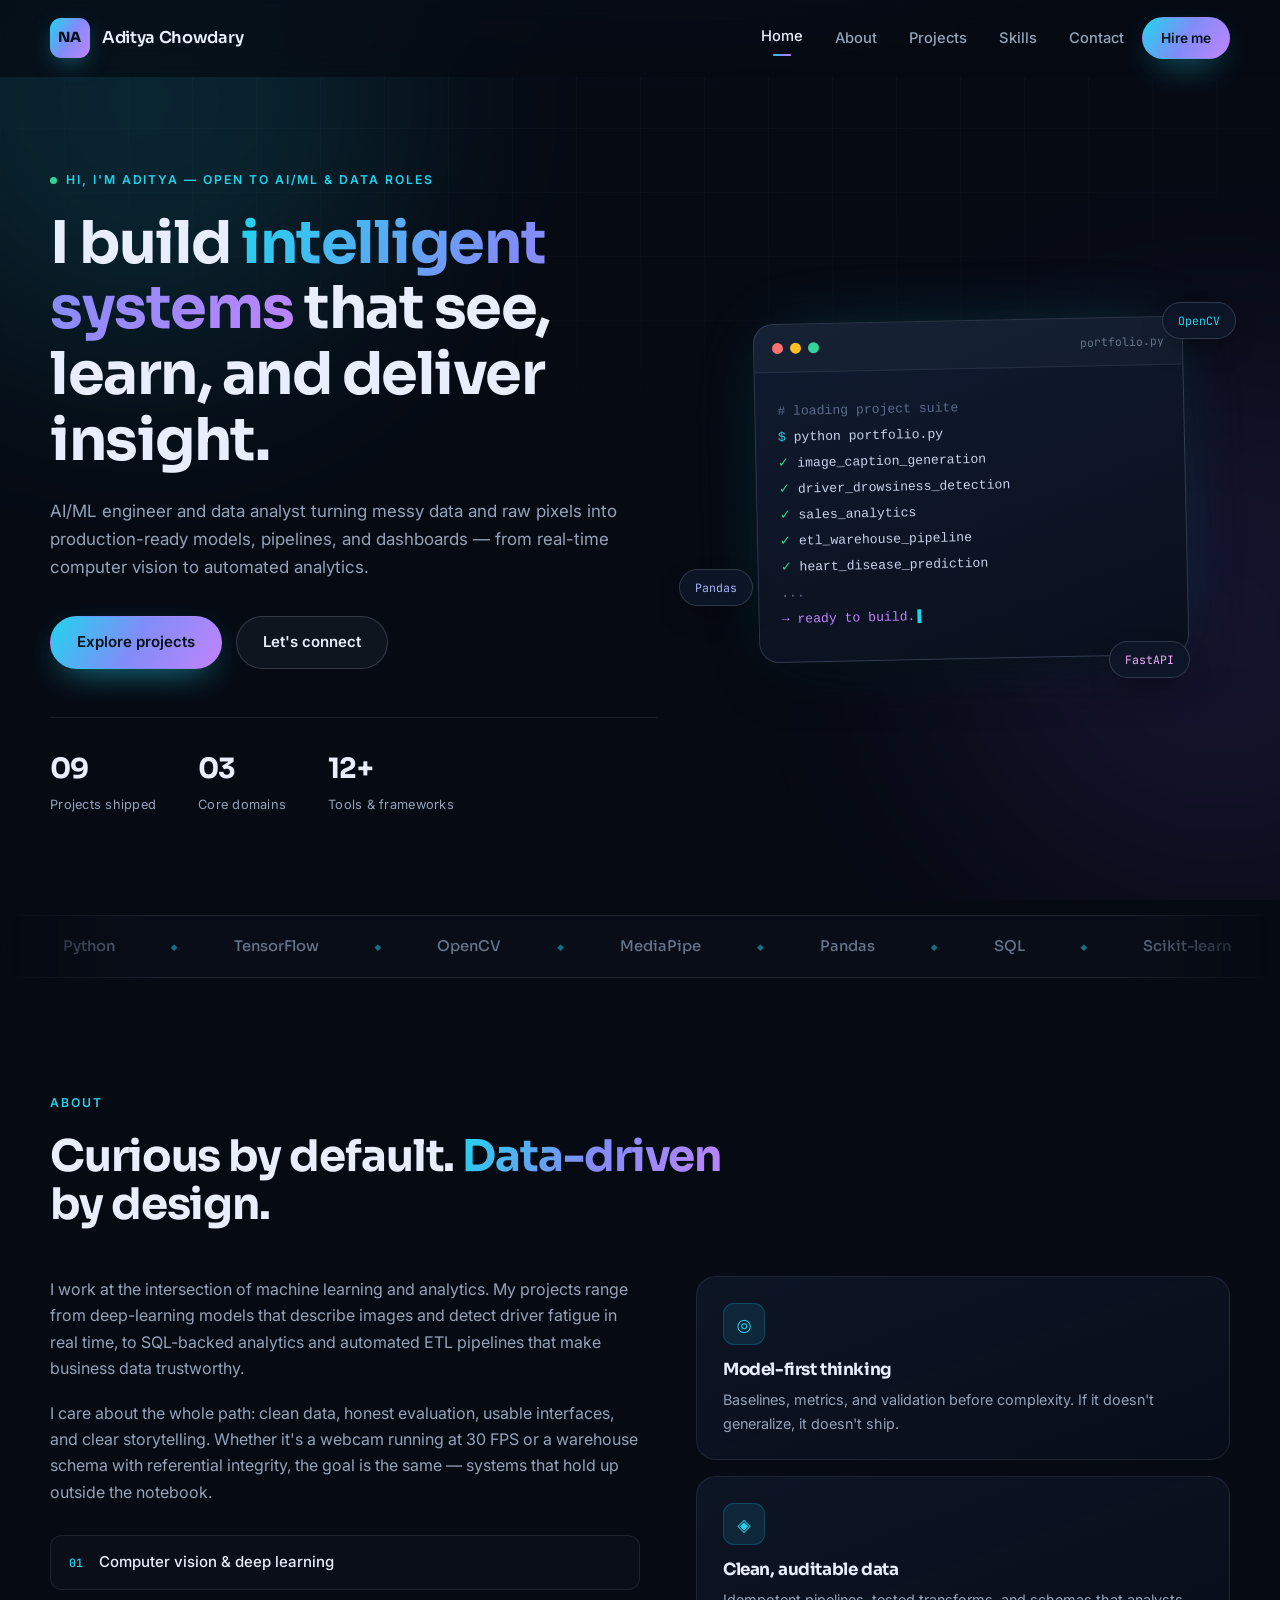
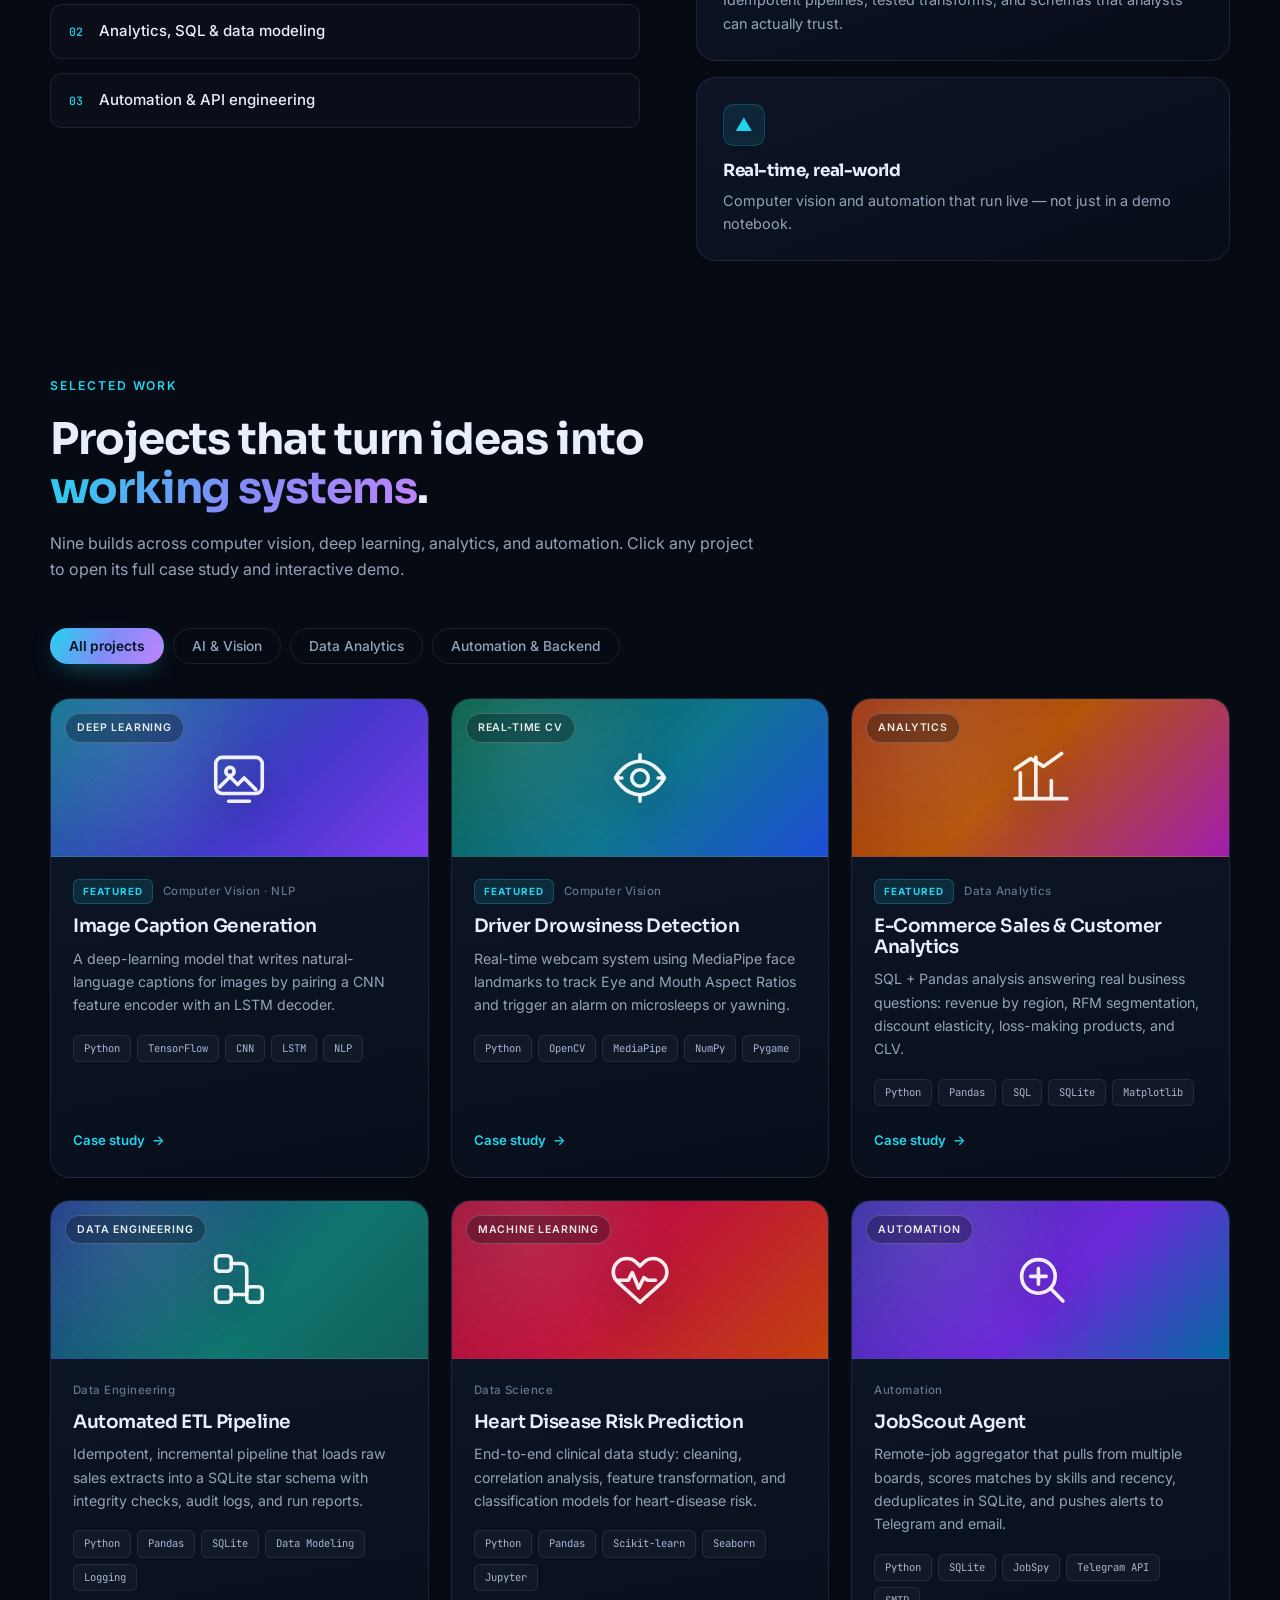
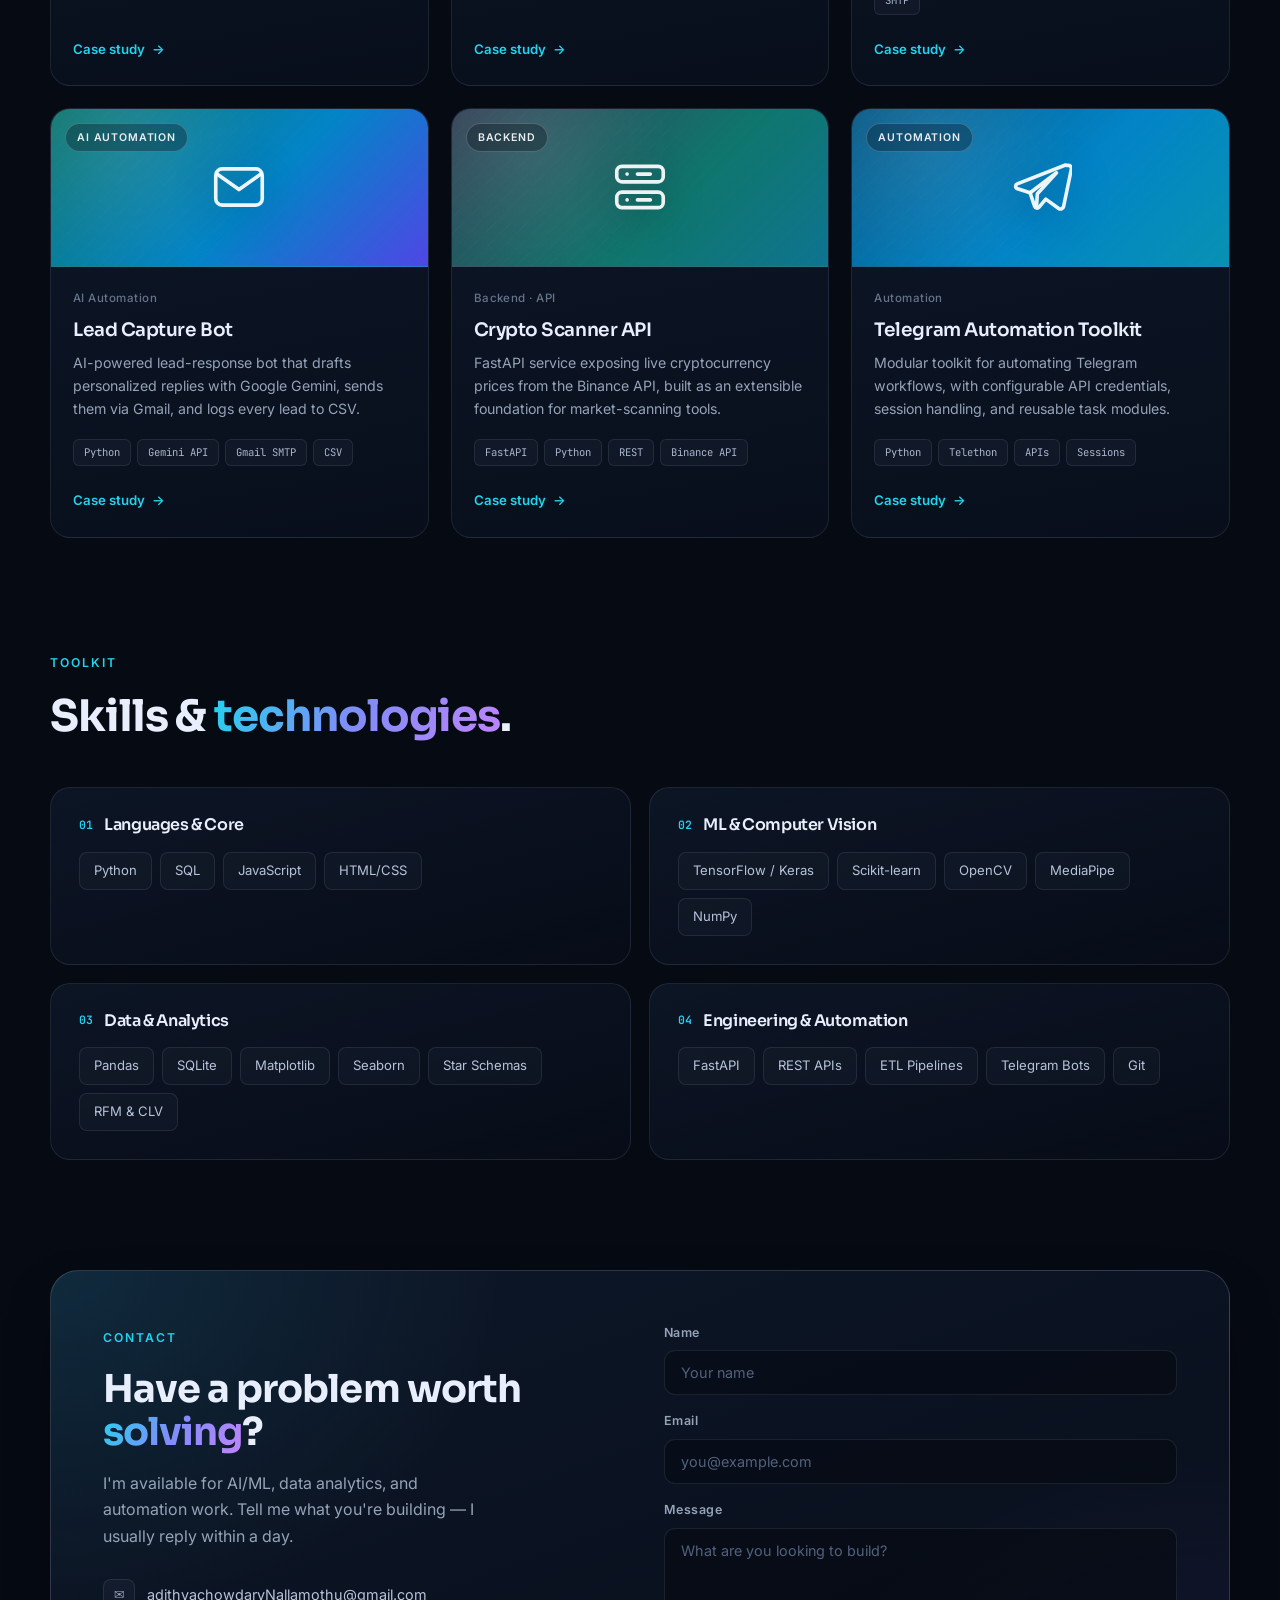
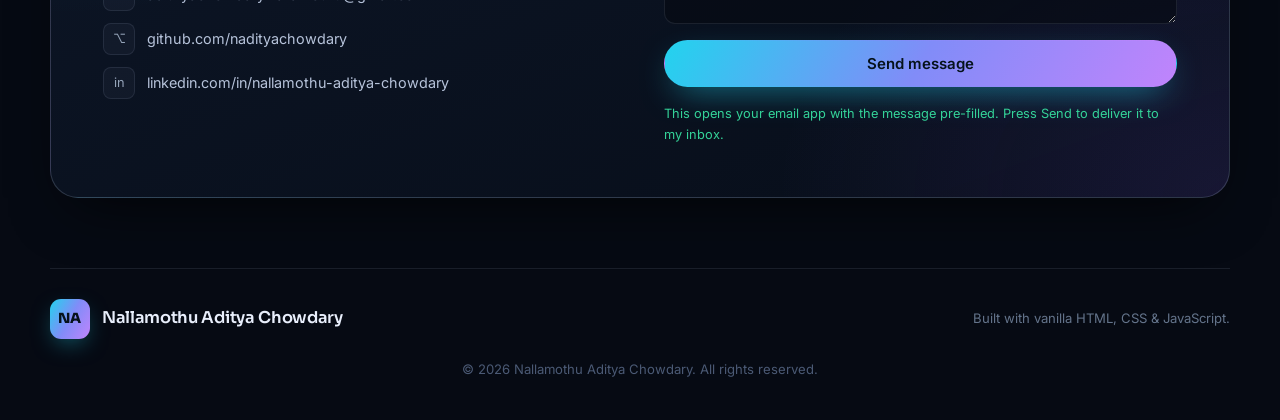
==== commit 2febede0: "Wire contact form to email and Gmail compose" ====
--- a/index.html
+++ b/index.html
@@ -406,7 +406,7 @@
             <textarea id="message" name="message" rows="4" placeholder="What are you looking to build?" required></textarea>
           </div>
           <button type="submit" class="btn btn--full">Send message</button>
-          <p class="form-note" role="status" aria-live="polite"></p>
+          <p class="form-note" role="status" aria-live="polite">This opens your email app with the message pre-filled. Press Send to deliver it to my inbox.</p>
         </form>
       </div>
     </section>
--- a/styles.css
+++ b/styles.css
@@ -827,6 +827,13 @@
   font-size: 0.8rem;
   color: var(--green);
 }
+.form-note a {
+  color: var(--cyan);
+  font-weight: 600;
+  text-decoration: underline;
+  text-underline-offset: 3px;
+}
+.form-note a:hover { color: #a5f3fc; }
 
 /* Footer */
 .footer { padding: 70px 0 40px; }
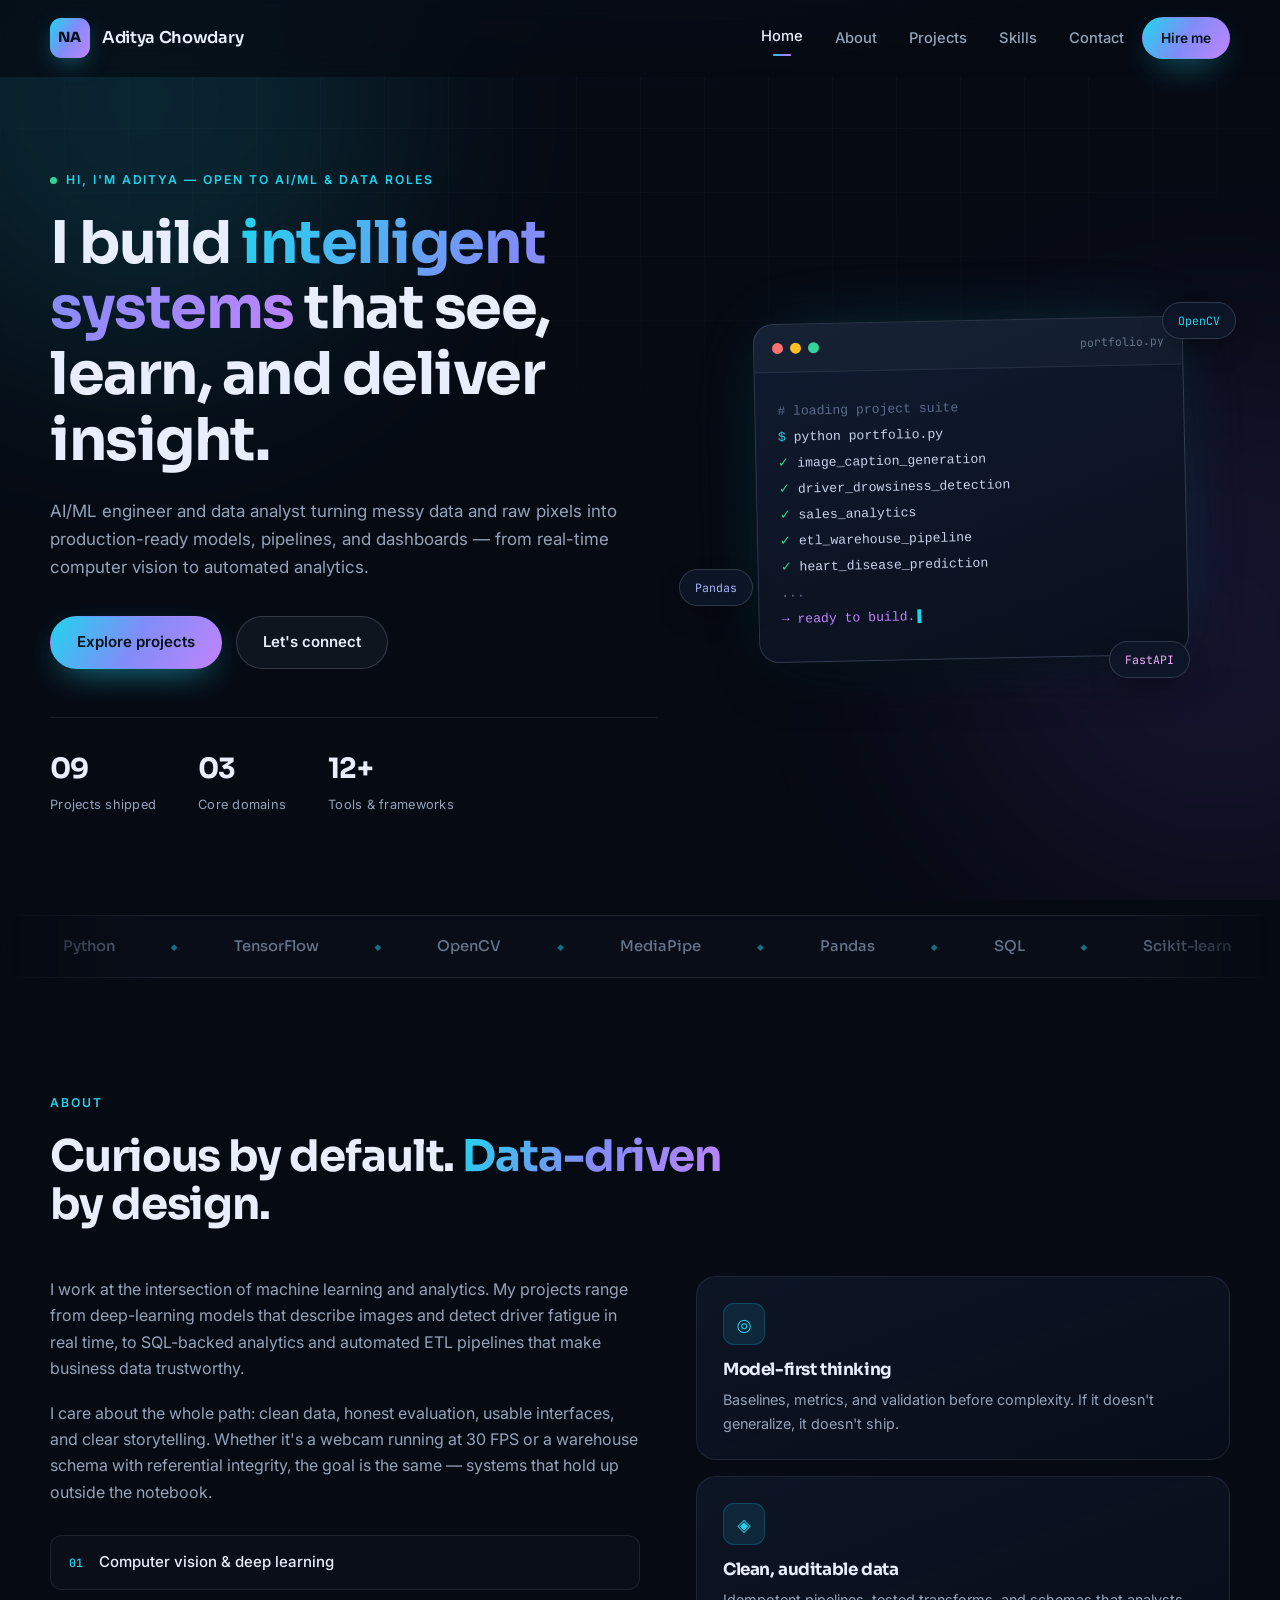
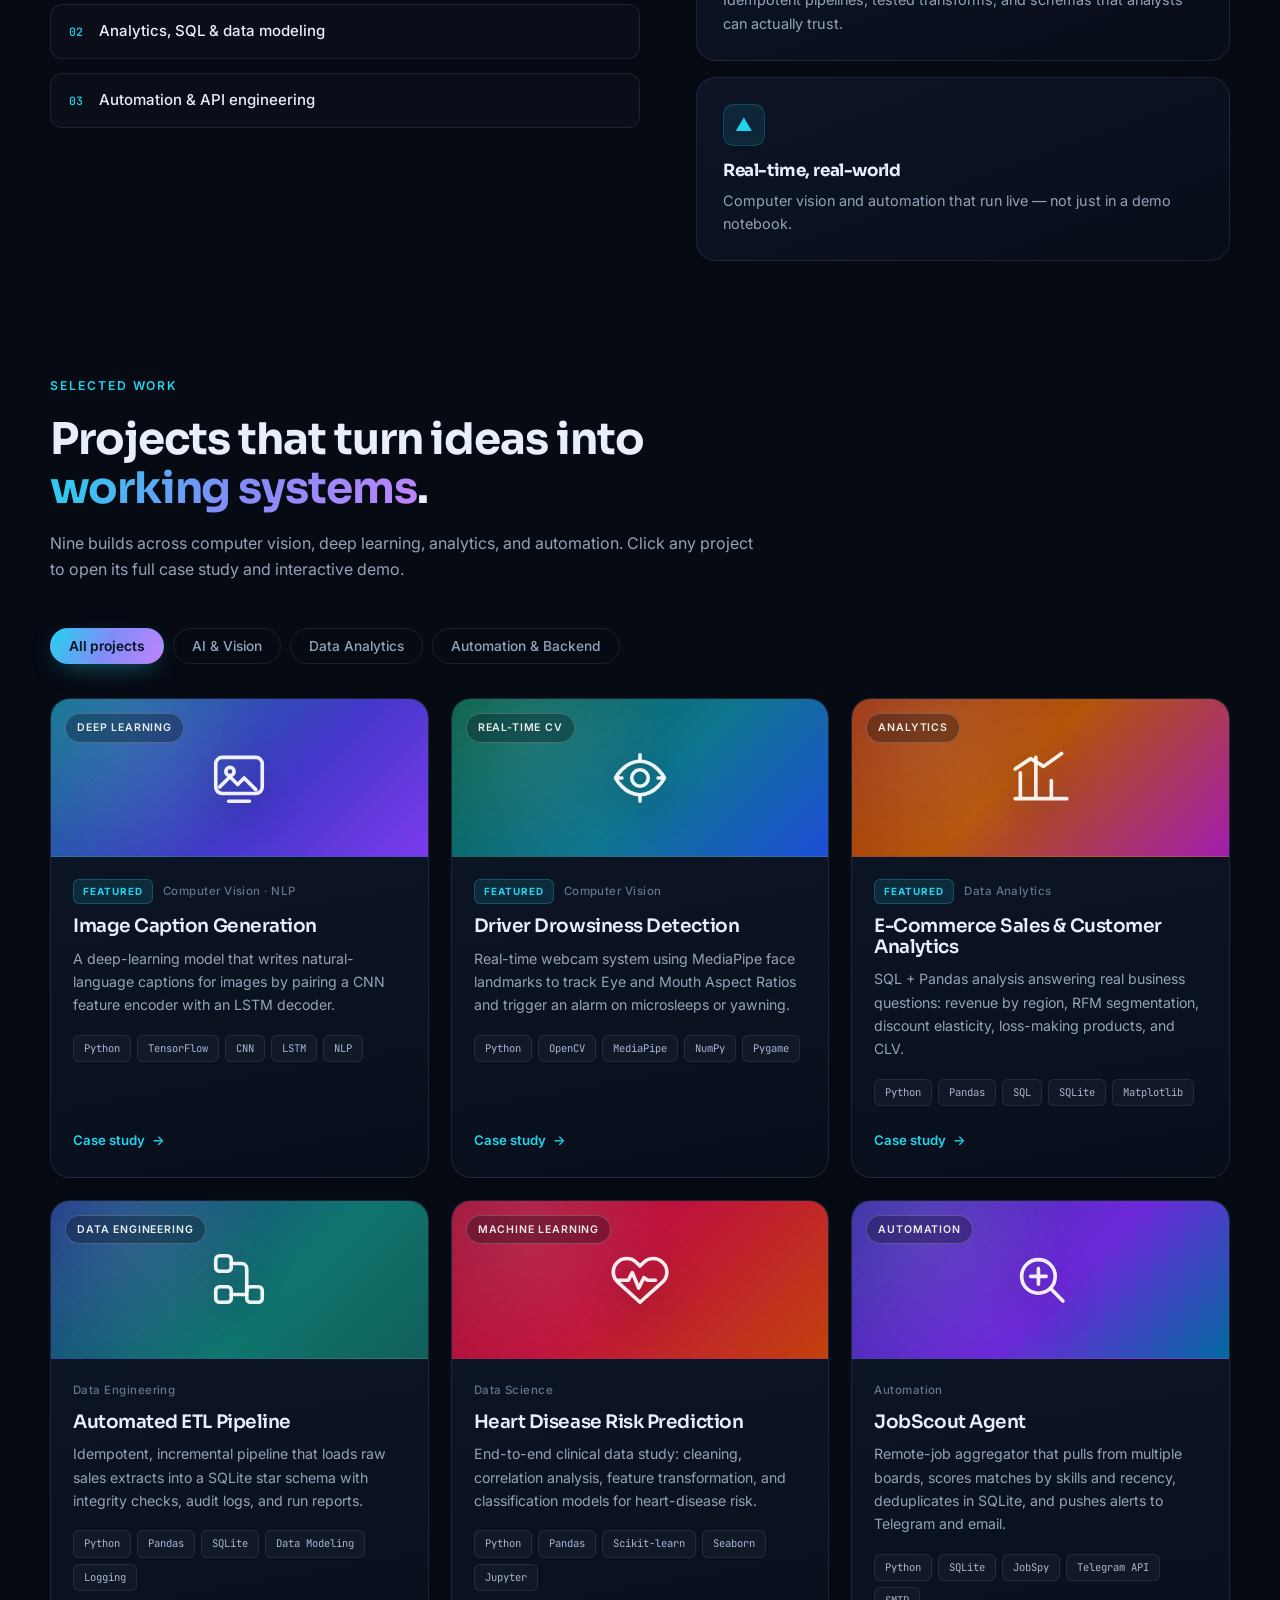
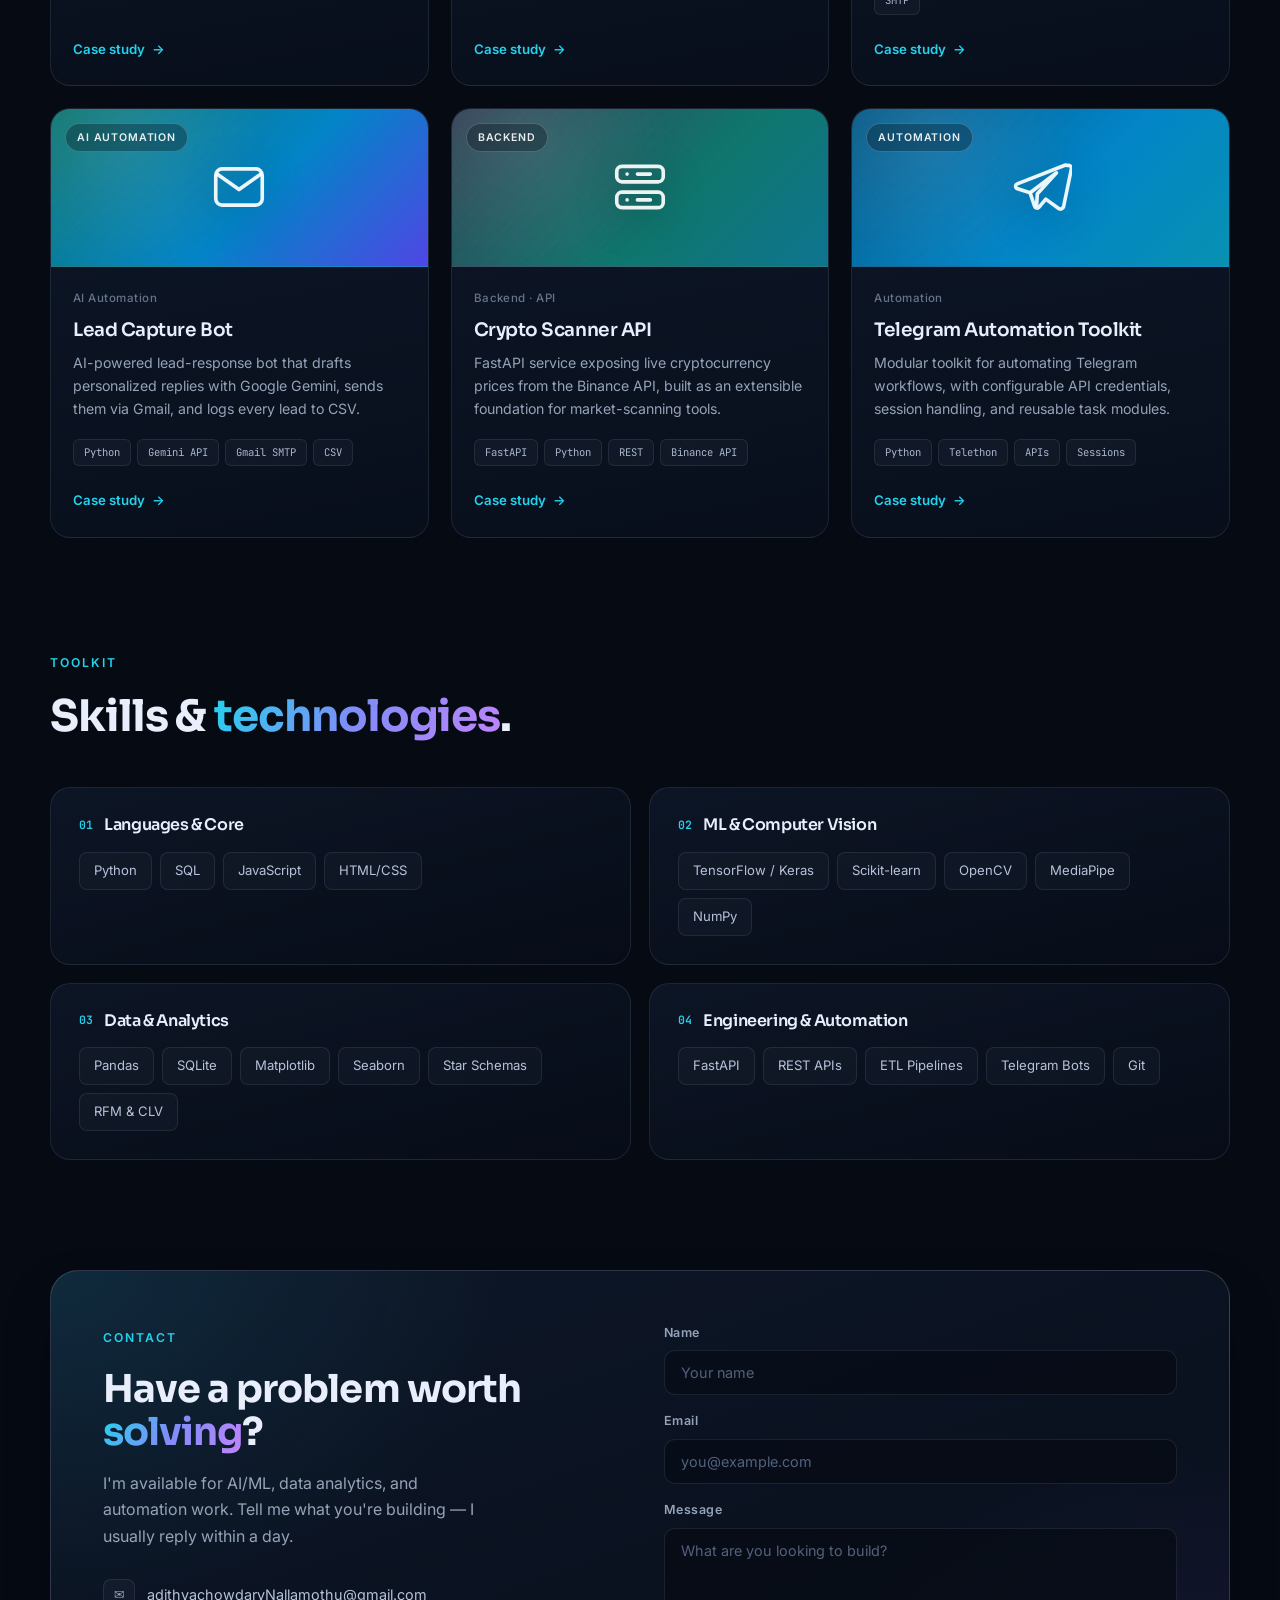
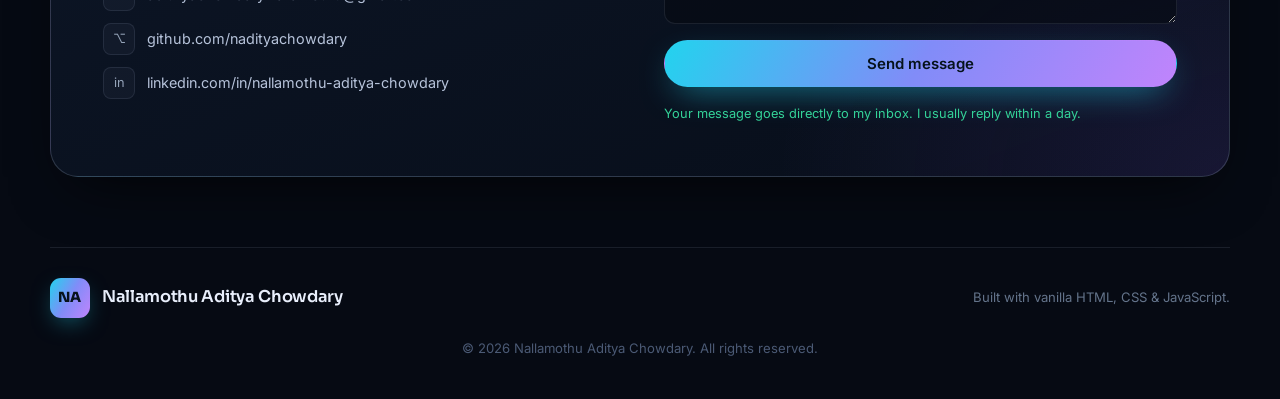
==== commit d67b26a1: "Send contact form submissions directly to Gmail" ====
--- a/index.html
+++ b/index.html
@@ -392,7 +392,9 @@
             <li><a href="https://www.linkedin.com/in/nallamothu-aditya-chowdary/943514239" target="_blank" rel="noopener"><span>in</span> linkedin.com/in/nallamothu-aditya-chowdary</a></li>
           </ul>
         </div>
-        <form class="contact-form" action="#" method="post" aria-label="Contact form">
+        <form class="contact-form" action="https://flowform.to/adithyachowdaryNallamothu@gmail.com" method="post" aria-label="Contact form">
+          <input type="hidden" name="_subject" value="Portfolio enquiry" />
+          <input type="hidden" name="_next" value="https://nadityachowdary.github.io/portfolio/#contact" />
           <div class="field">
             <label for="name">Name</label>
             <input id="name" name="name" type="text" placeholder="Your name" required />
@@ -406,7 +408,7 @@
             <textarea id="message" name="message" rows="4" placeholder="What are you looking to build?" required></textarea>
           </div>
           <button type="submit" class="btn btn--full">Send message</button>
-          <p class="form-note" role="status" aria-live="polite">This opens your email app with the message pre-filled. Press Send to deliver it to my inbox.</p>
+          <p class="form-note" role="status" aria-live="polite">Your message goes directly to my inbox. I usually reply within a day.</p>
         </form>
       </div>
     </section>
--- a/styles.css
+++ b/styles.css
@@ -834,6 +834,8 @@
   text-underline-offset: 3px;
 }
 .form-note a:hover { color: #a5f3fc; }
+.form-note.is-pending { color: var(--muted); }
+.form-note.is-error { color: #fca5a5; }
 
 /* Footer */
 .footer { padding: 70px 0 40px; }
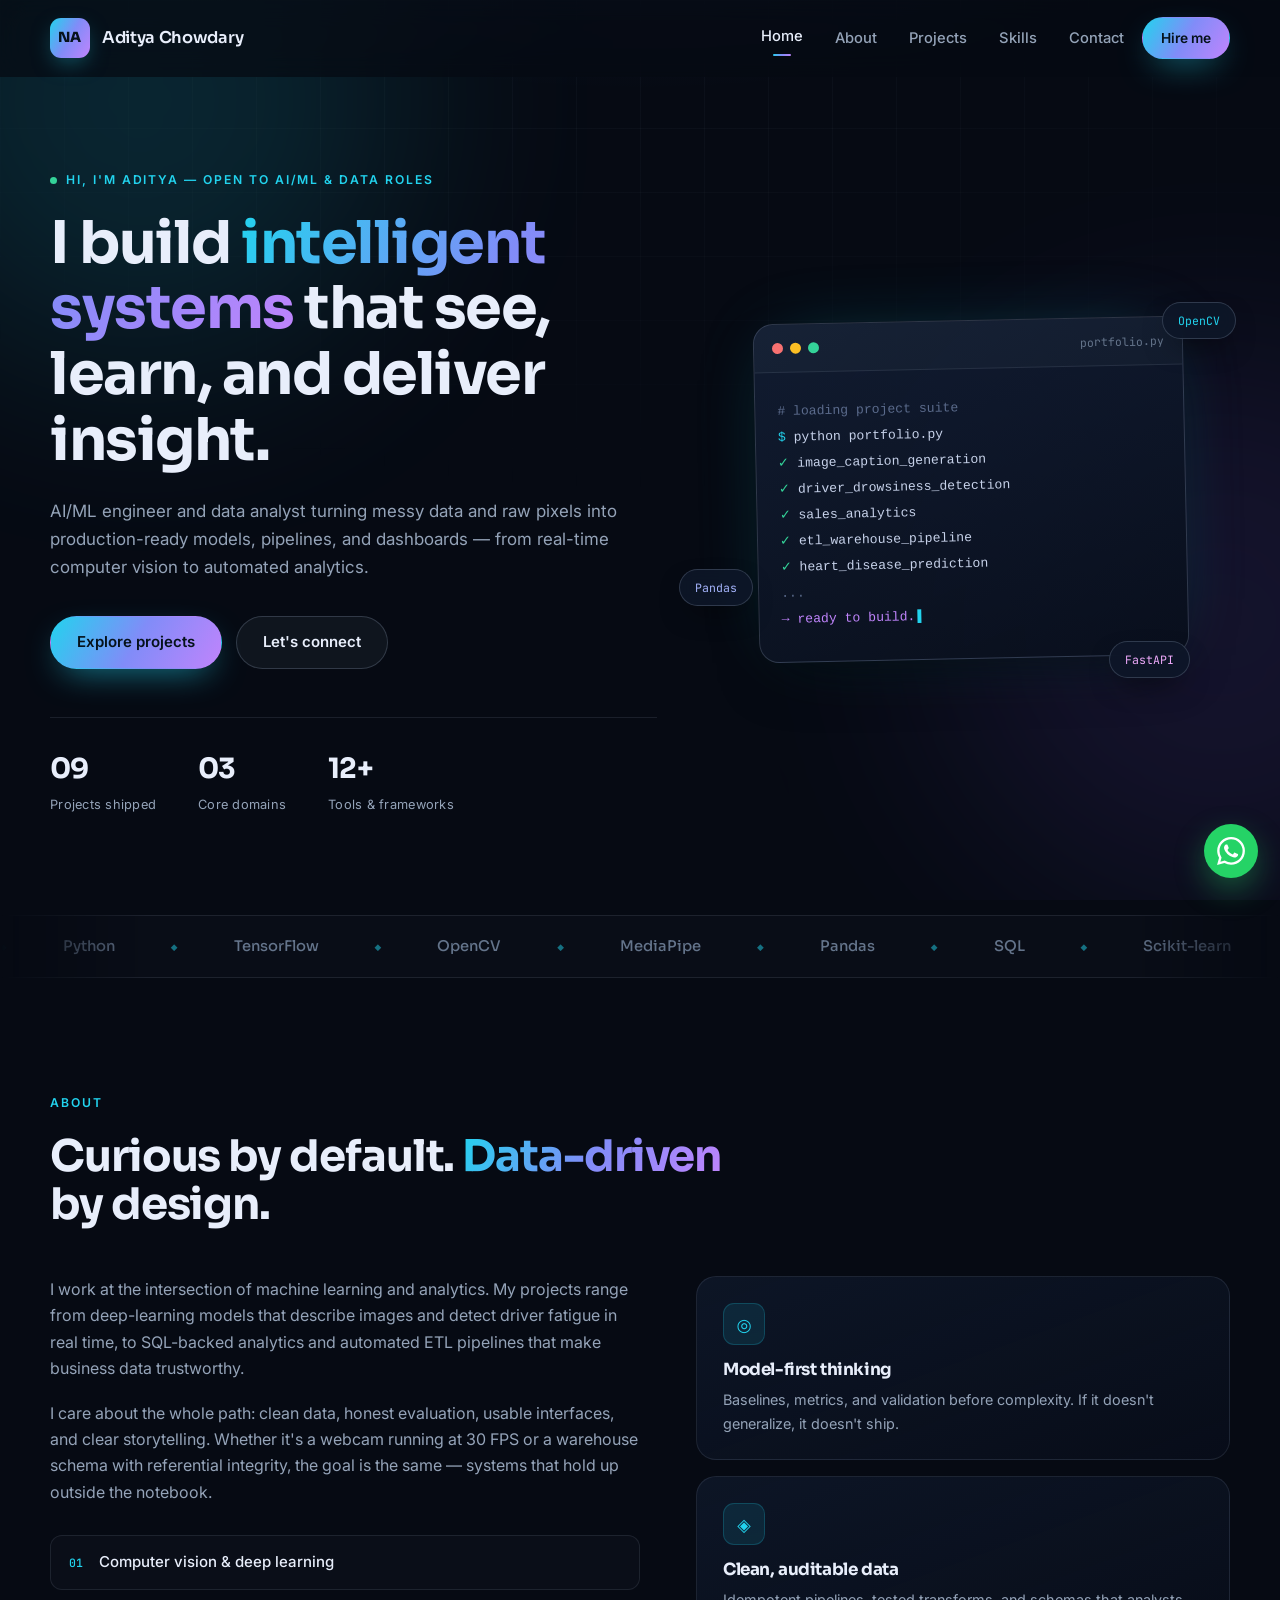
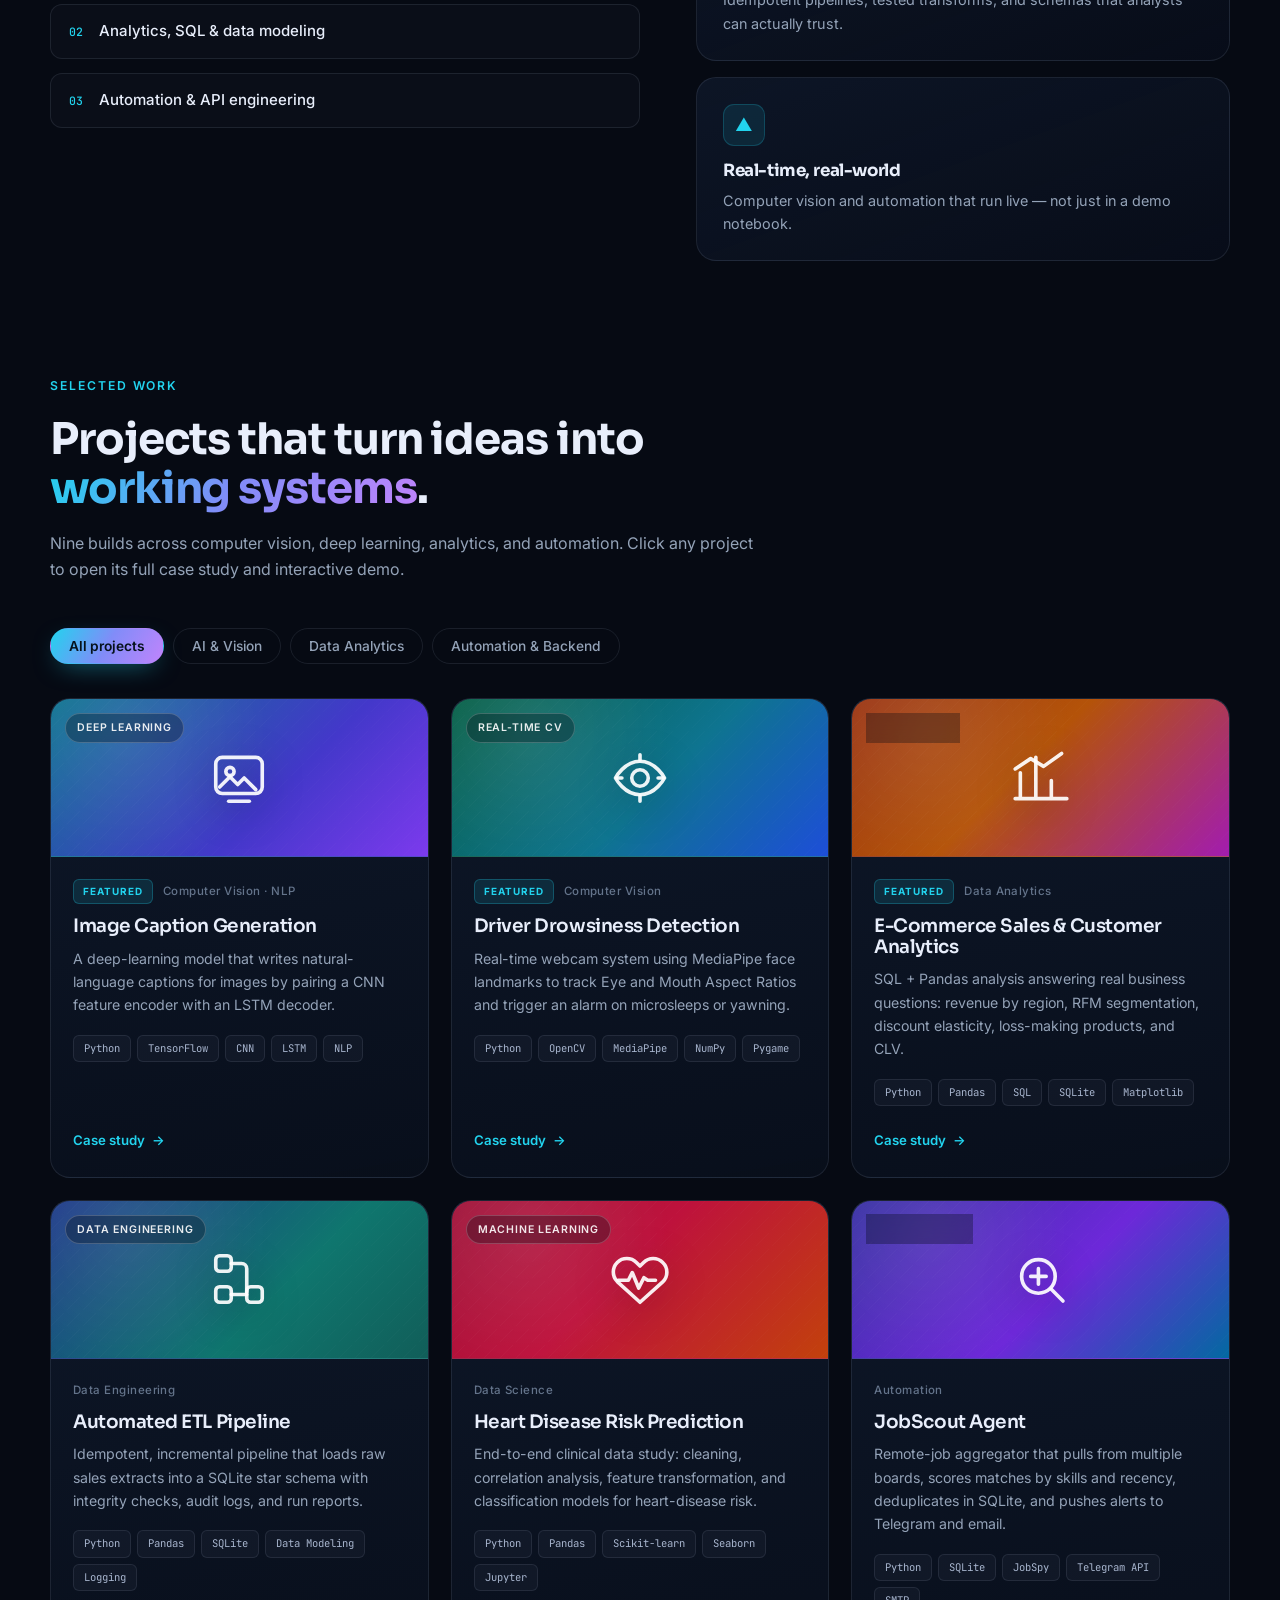
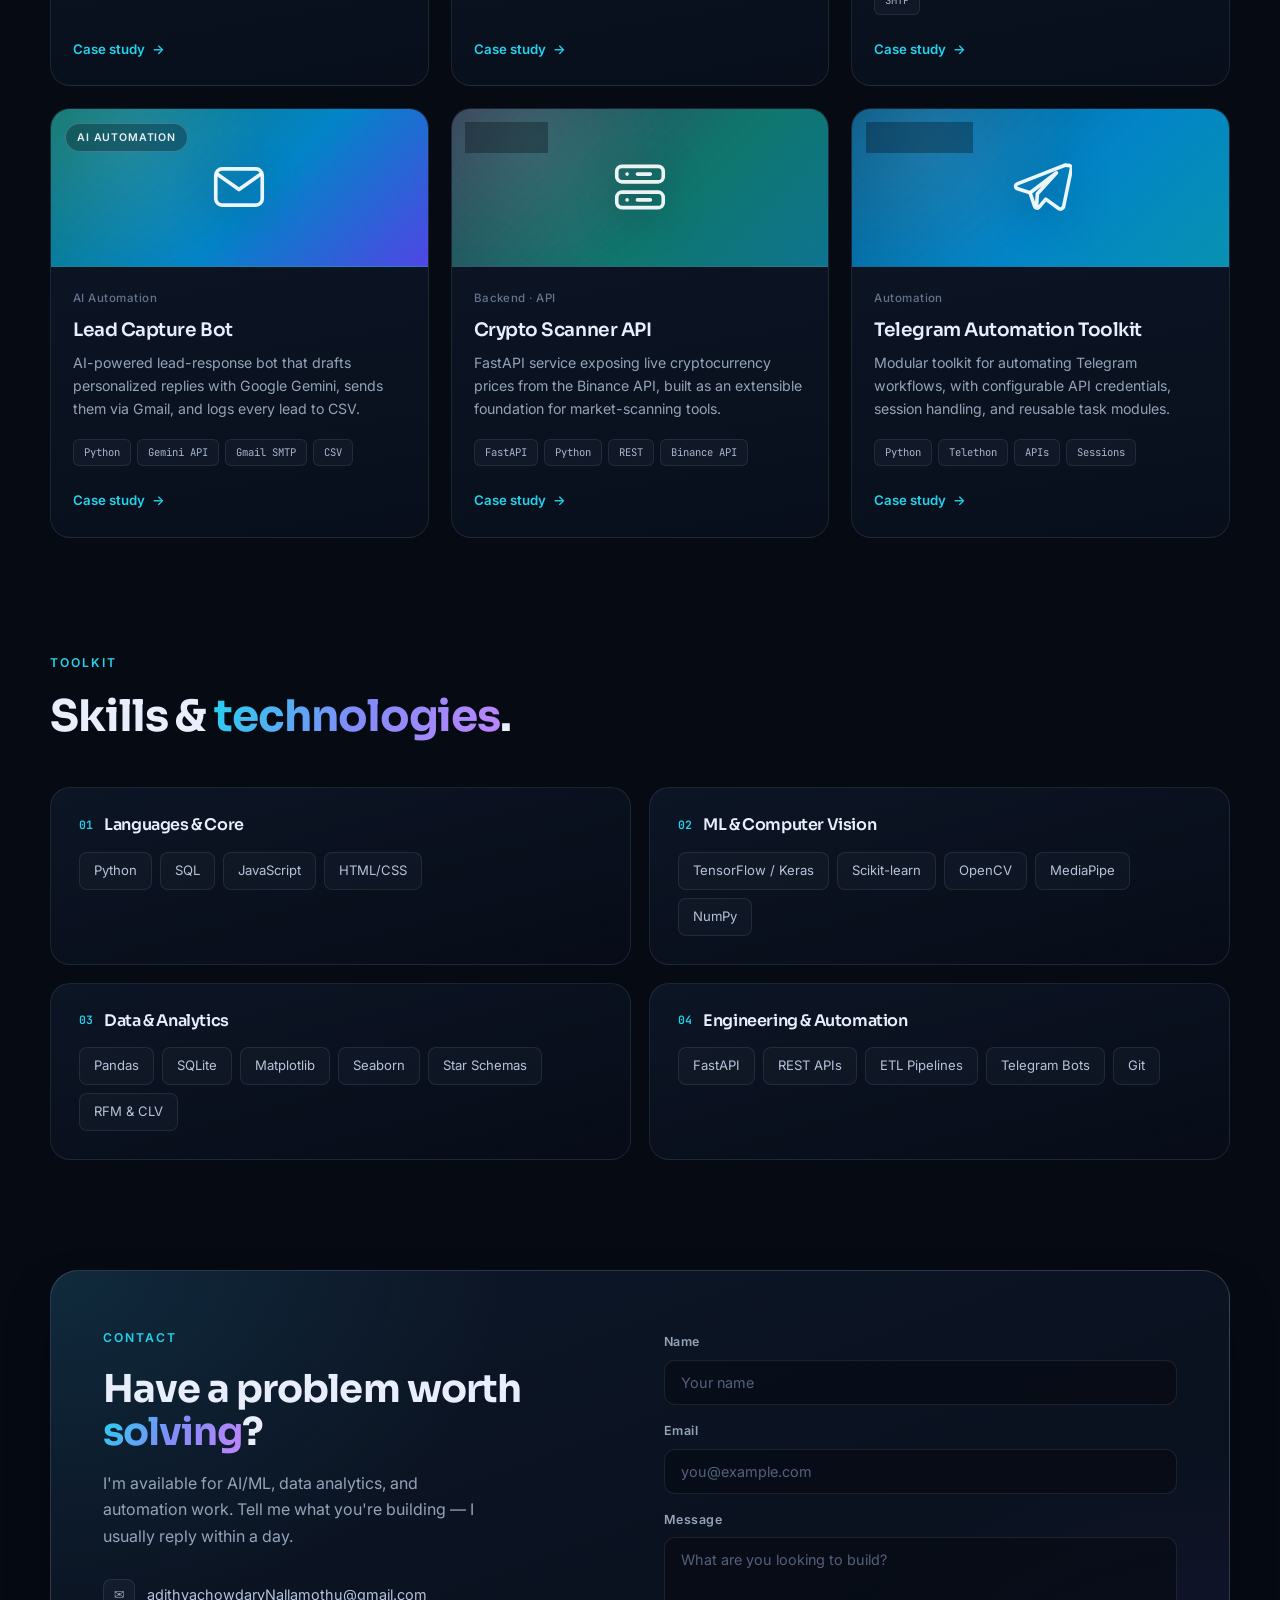
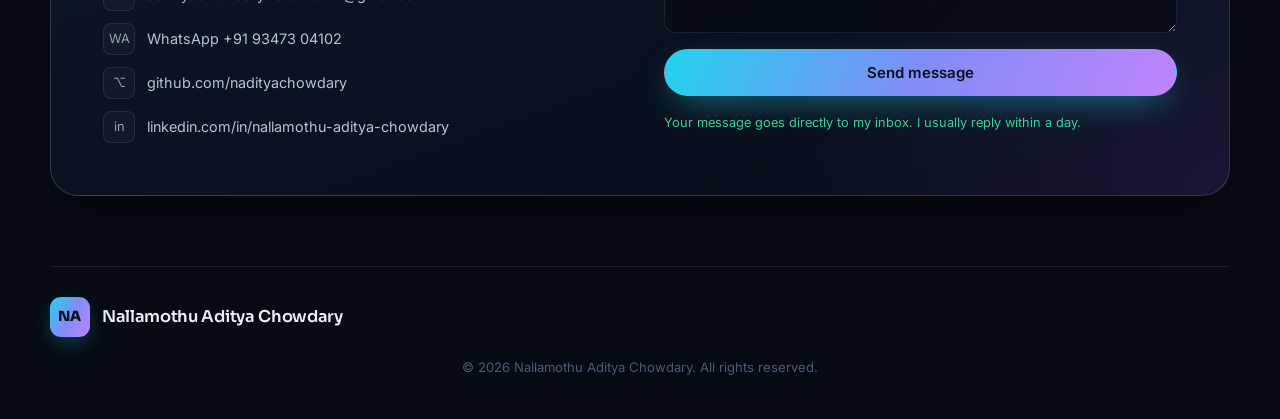
==== commit c25f9d08: "Add WhatsApp contact and remove footer credit" ====
--- a/index.html
+++ b/index.html
@@ -388,6 +388,7 @@
           <p>I'm available for AI/ML, data analytics, and automation work. Tell me what you're building — I usually reply within a day.</p>
           <ul class="contact-links">
             <li><a href="mailto:adithyachowdaryNallamothu@gmail.com"><span>✉</span> adithyachowdaryNallamothu@gmail.com</a></li>
+            <li><a href="https://wa.me/919347304102?text=Hi%20Aditya%2C%20I%20found%20your%20portfolio%20and%20would%20like%20to%20talk." target="_blank" rel="noopener"><span>WA</span> WhatsApp +91 93473 04102</a></li>
             <li><a href="https://github.com/nadityachowdary" target="_blank" rel="noopener"><span>⌥</span> github.com/nadityachowdary</a></li>
             <li><a href="https://www.linkedin.com/in/nallamothu-aditya-chowdary/943514239" target="_blank" rel="noopener"><span>in</span> linkedin.com/in/nallamothu-aditya-chowdary</a></li>
           </ul>
@@ -417,11 +418,14 @@
   <footer class="footer container">
     <div class="footer-inner">
       <a href="#home" class="brand"><span class="brand-mark">NA</span><span class="brand-text">Nallamothu Aditya Chowdary</span></a>
-      <p>Built with vanilla HTML, CSS &amp; JavaScript.</p>
       <p class="copyright">© <span id="year">2026</span> Nallamothu Aditya Chowdary. All rights reserved.</p>
     </div>
   </footer>
 
+  <a class="whatsapp-float" href="https://wa.me/919347304102?text=Hi%20Aditya%2C%20I%20found%20your%20portfolio%20and%20would%20like%20to%20talk." target="_blank" rel="noopener" aria-label="Message me on WhatsApp at +91 93473 04102" title="WhatsApp +91 93473 04102">
+    <svg viewBox="0 0 24 24" aria-hidden="true" focusable="false"><path d="M17.472 14.382c-.297-.149-1.758-.867-2.03-.967-.273-.099-.471-.148-.67.15-.197.297-.767.966-.94 1.164-.173.199-.347.223-.644.075-.297-.15-1.255-.463-2.39-1.475-.883-.788-1.48-1.761-1.653-2.059-.173-.297-.018-.458.13-.606.134-.133.298-.347.446-.52.149-.174.198-.298.298-.497.099-.198.05-.371-.025-.52-.075-.149-.669-1.612-.916-2.207-.242-.579-.487-.5-.669-.51-.173-.008-.371-.01-.57-.01-.198 0-.52.074-.792.372-.272.297-1.04 1.016-1.04 2.479 0 1.462 1.065 2.875 1.213 3.074.149.198 2.096 3.2 5.077 4.487.709.306 1.262.489 1.694.625.712.227 1.36.195 1.871.118.571-.085 1.758-.719 2.006-1.413.248-.694.248-1.289.173-1.413-.074-.124-.272-.198-.57-.347m-5.421 7.403h-.004a9.87 9.87 0 01-5.031-1.378l-.361-.214-3.741.982.998-3.648-.235-.374a9.86 9.86 0 01-1.51-5.26c.001-5.45 4.436-9.884 9.888-9.884 2.64 0 5.122 1.03 6.988 2.898a9.825 9.825 0 012.893 6.994c-.003 5.45-4.437 9.884-9.885 9.884m8.413-18.297A11.815 11.815 0 0012.05 0C5.495 0 .16 5.335.157 11.892c0 2.096.547 4.142 1.588 5.945L.057 24l6.305-1.654a11.882 11.882 0 005.683 1.448h.005c6.554 0 11.89-5.335 11.893-11.893a11.821 11.821 0 00-3.48-8.413Z"/></svg>
+  </a>
+
   <script src="script.js"></script>
 </body>
 </html>
--- a/styles.css
+++ b/styles.css
@@ -836,6 +836,27 @@
 .form-note a:hover { color: #a5f3fc; }
 .form-note.is-pending { color: var(--muted); }
 .form-note.is-error { color: #fca5a5; }
+
+.whatsapp-float {
+  position: fixed;
+  right: 22px;
+  bottom: 22px;
+  z-index: 90;
+  display: grid;
+  place-items: center;
+  width: 54px;
+  height: 54px;
+  border-radius: 50%;
+  background: #25d366;
+  color: #ffffff;
+  box-shadow: 0 12px 30px rgba(37, 211, 102, 0.35);
+  transition: transform 0.2s ease, box-shadow 0.2s ease;
+}
+.whatsapp-float:hover {
+  transform: translateY(-2px) scale(1.04);
+  box-shadow: 0 16px 36px rgba(37, 211, 102, 0.45);
+}
+.whatsapp-float svg { width: 28px; height: 28px; fill: currentColor; }
 
 /* Footer */
 .footer { padding: 70px 0 40px; }
